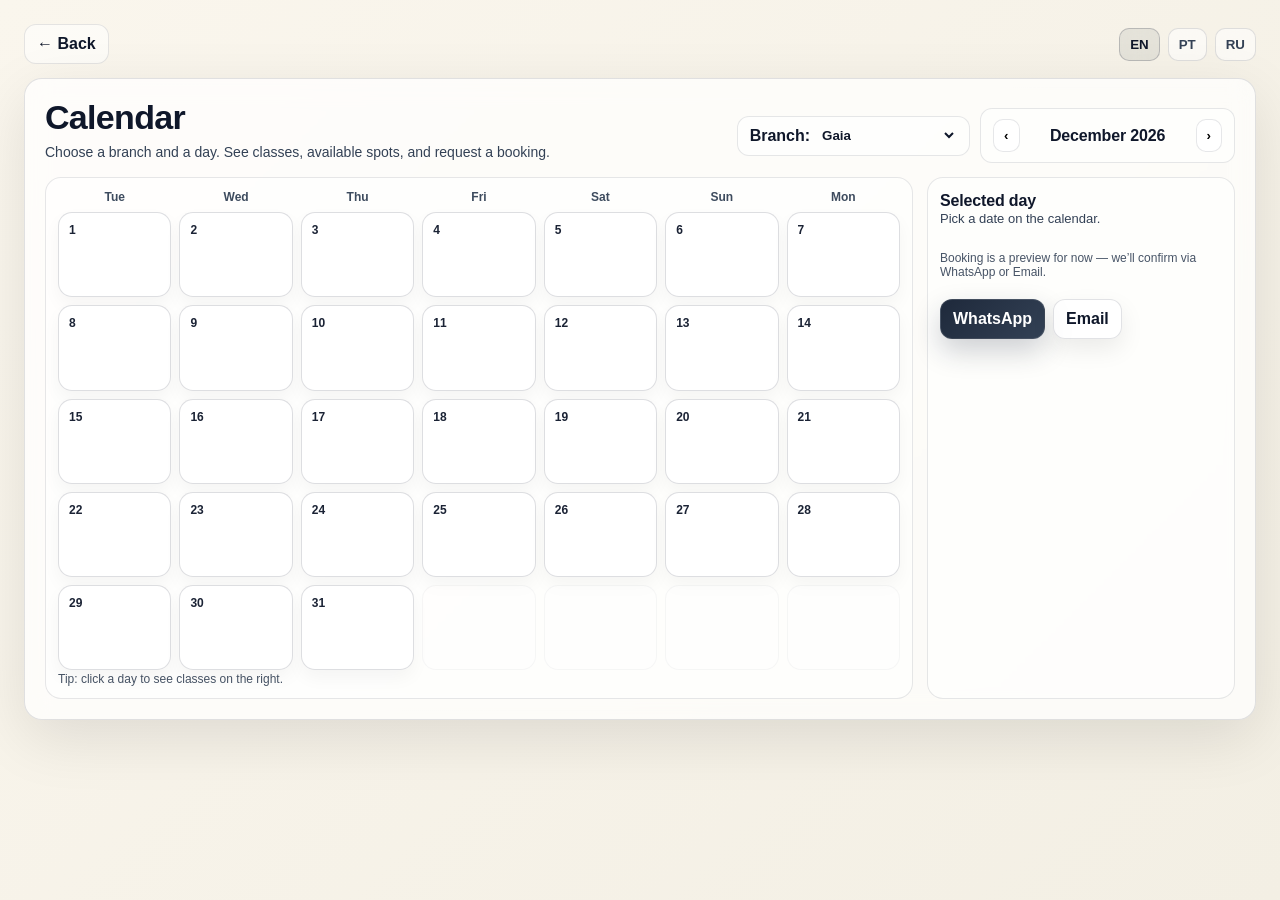
==== calendar.html @ 5229afe2 "Update calendar.html" ====
<!DOCTYPE html>
<html lang="en">
<head>
  <meta charset="UTF-8" />
  <meta name="viewport" content="width=device-width, initial-scale=1.0" />
  <title>RoboKittens — Calendar</title>
  <meta name="description" content="RoboKittens schedule and booking (preview)." />
  <link rel="icon" href="favicon.ico" />

  <style>
    :root{
      --bg1:#faf6ed;
      --bg2:#f3efe4;
      --text:#0f172a;
      --muted:#334155;
      --card: rgba(255,255,255,0.72);
      --border: rgba(15,23,42,0.12);
      --btn1:#1e293b;
      --btn2:#334155;
      --shadow: 0 18px 60px rgba(0,0,0,0.10);
      --shadow2: 0 12px 28px rgba(30,41,59,0.22);
      --radius: 18px;
    }

    *{ box-sizing:border-box; }
    body{
      margin:0;
      font-family: Arial, sans-serif;
      background: linear-gradient(135deg, var(--bg1), var(--bg2));
      color: var(--text);
      min-height:100vh;
      padding: 24px;
      display:flex;
      align-items:flex-start;
      justify-content:center;
    }

    .wrap{ width:100%; max-width: 1240px; }

    .top{
      display:flex;
      justify-content: space-between;
      align-items:center;
      gap: 12px;
      margin-bottom: 14px;
    }

    .back a{
      text-decoration:none;
      color: var(--text);
      font-weight: 800;
      padding: 10px 12px;
      border-radius: 12px;
      background: rgba(255,255,255,0.55);
      border: 1px solid rgba(15,23,42,0.10);
      display:inline-flex;
      align-items:center;
      gap: 10px;
      transition: box-shadow .2s ease, transform .06s ease;
    }
    .back a:hover{ box-shadow: 0 14px 28px rgba(0,0,0,0.09); }
    .back a:active{ transform: scale(0.99); }

    .lang{ display:flex; gap:8px; }
    .lang button{
      border:1px solid var(--border);
      background: rgba(255,255,255,0.55);
      color: var(--muted);
      padding: 8px 10px;
      border-radius: 10px;
      cursor:pointer;
      font-weight: 700;
      transition: transform .06s ease, box-shadow .2s ease, background .2s ease;
      backdrop-filter: blur(10px);
      -webkit-backdrop-filter: blur(10px);
    }
    .lang button:hover{ box-shadow: 0 8px 22px rgba(0,0,0,0.08); }
    .lang button:active{ transform: scale(0.98); }
    .lang button.active{
      background: rgba(30,41,59,0.08);
      border-color: rgba(30,41,59,0.22);
      color: var(--text);
    }

    .card{
      background: var(--card);
      border: 1px solid var(--border);
      border-radius: var(--radius);
      padding: 20px;
      box-shadow: var(--shadow);
      backdrop-filter: blur(12px);
      -webkit-backdrop-filter: blur(12px);
    }

    .header{
      display:flex;
      flex-wrap: wrap;
      align-items:flex-end;
      justify-content: space-between;
      gap: 12px;
      margin-bottom: 14px;
    }

    h1{
      margin: 0;
      font-size: clamp(22px, 3.4vw, 34px);
      letter-spacing:-0.02em;
      line-height: 1.1;
    }
    .subtitle{
      margin-top: 6px;
      color: var(--muted);
      line-height: 1.5;
      font-size: 14px;
      max-width: 720px;
    }

    .controls{
      display:flex;
      gap: 10px;
      flex-wrap: wrap;
      align-items:center;
      justify-content:flex-end;
    }

    .select{
      display:flex;
      align-items:center;
      gap: 8px;
      padding: 10px 12px;
      border-radius: 12px;
      background: rgba(255,255,255,0.55);
      border: 1px solid rgba(15,23,42,0.10);
      color: var(--text);
      font-weight: 800;
    }
    select{
      border: 0;
      background: transparent;
      outline: none;
      font-weight: 800;
      color: var(--text);
      cursor: pointer;
    }
    option[disabled]{ color: #94a3b8; }

    .month-nav{
      display:flex;
      gap: 8px;
      align-items:center;
      padding: 10px 12px;
      border-radius: 12px;
      background: rgba(255,255,255,0.55);
      border: 1px solid rgba(15,23,42,0.10);
    }
    .icon-btn{
      border: 1px solid rgba(15,23,42,0.10);
      background: rgba(255,255,255,0.70);
      border-radius: 10px;
      padding: 8px 10px;
      cursor:pointer;
      font-weight: 900;
      transition: transform .06s ease, box-shadow .2s ease;
    }
    .icon-btn:hover{ box-shadow: 0 10px 22px rgba(0,0,0,0.09); }
    .icon-btn:active{ transform: scale(0.98); }
    .month-title{
      min-width: 160px;
      text-align:center;
      font-weight: 900;
      letter-spacing:-0.01em;
    }

    .grid{
      display:grid;
      grid-template-columns: 1.55fr 0.55fr;
      gap: 14px;
      margin-top: 14px;
    }
    @media (max-width: 980px){
      .grid{ grid-template-columns: 1fr; }
    }

    .calendar{
      background: rgba(255,255,255,0.55);
      border: 1px solid rgba(15,23,42,0.10);
      border-radius: 16px;
      padding: 12px;
    }

    .dow{
      display:grid;
      grid-template-columns: repeat(7, 1fr);
      gap: 8px;
      margin-bottom: 8px;
      color: rgba(51,65,85,0.95);
      font-weight: 900;
      font-size: 12px;
      text-align:center;
      user-select:none;
    }

    .days{
      display:grid;
      grid-template-columns: repeat(7, 1fr);
      gap: 8px;
    }

    /* day cell — clearer */
    .day{
      aspect-ratio: 4 / 3;   /* шире и выше, комфортнее для текста *//* <-- вот это фиксит пропорцию */
      overflow: hidden;        /* <-- чтобы список занятий не ломал размер */
      border-radius: 14px;
      background: rgba(255,255,255,0.82);
      border: 1.5px solid rgba(15,23,42,0.14);
      padding: 10px;
      text-align:left;
      cursor:pointer;
      transition: box-shadow .2s ease, transform .06s ease;
      position: relative;
      box-shadow: 0 8px 18px rgba(0,0,0,0.04);
    }
    .day:hover{ box-shadow: 0 14px 28px rgba(0,0,0,0.08); }
    .day:active{ transform: scale(0.995); }

    .day.muted{
      opacity: 0.35;
      cursor: default;
      background: rgba(255,255,255,0.60);
      border-color: rgba(15,23,42,0.10);
      box-shadow: none;
    }
    .day.muted:hover{ box-shadow: none; }
    .day.muted:active{ transform:none; }

    .day.selected{
      outline: 3px solid rgba(30,41,59,0.18);
    }

    .daynum{
      font-weight: 900;
      font-size: 12px;
      color: rgba(15,23,42,0.95);
      user-select:none;
    }

   .mini{
      margin-top: 8px;
      display:flex;
      flex-direction: column;
      gap: 6px;
      max-height: calc(100% - 22px); /* место под номер дня */
      overflow: hidden;
    }

    /* preview chip: time + name (single line) */
    .chip{
      display:flex;
      align-items:center;
      gap: 6px;
      border-radius: 10px;
      padding: 7px 9px;
      background: rgba(30,41,59,0.06);
      border: 1px solid rgba(15,23,42,0.08);
      font-size: 12px;
      font-weight: 900;
      color: rgba(30,41,59,0.95);
    }
    .chip .t{ width: 46px; }
    .chip .n{
      flex: 1 1 auto;
      min-width: 0;
      overflow: hidden;
      text-overflow: ellipsis;
      white-space: nowrap;
      opacity: 0.95;
    }
    .chip.more{
      justify-content:center;
      font-weight: 900;
    }

    .side{
      background: rgba(255,255,255,0.55);
      border: 1px solid rgba(15,23,42,0.10);
      border-radius: 16px;
      padding: 12px;
      display:flex;
      flex-direction: column;
      gap: 10px;
    }

    .panel-title{
      font-weight: 900;
      letter-spacing:-0.01em;
      margin: 2px 0 2px;
    }
    .panel-sub{
      color: var(--muted);
      font-size: 13px;
      line-height: 1.45;
      margin-top: -2px;
    }

    .event{
      border-radius: 16px;
      background: rgba(255,255,255,0.72);
      border: 1px solid rgba(15,23,42,0.10);
      padding: 12px;
    }

    .event-head{
      display:flex;
      justify-content: space-between;
      gap: 10px;
      align-items:flex-start;
    }

    .event-name{
      font-weight: 900;
      letter-spacing:-0.01em;
      line-height: 1.2;
      margin: 0;
      font-size: 14px;
    }
    .event-time{
      color: rgba(51,65,85,0.95);
      font-weight: 900;
      font-size: 12px;
      white-space: nowrap;
      background: rgba(30,41,59,0.06);
      border: 1px solid rgba(15,23,42,0.08);
      padding: 6px 8px;
      border-radius: 999px;
    }
    .event-desc{
      margin: 8px 0 10px;
      color: var(--muted);
      font-size: 13px;
      line-height: 1.45;
    }
    .event-meta{
      display:flex;
      flex-wrap: wrap;
      gap: 8px;
      align-items:center;
      color: rgba(51,65,85,0.95);
      font-size: 12px;
      font-weight: 800;
    }
    .tag{
      padding: 6px 8px;
      border-radius: 999px;
      background: rgba(30,41,59,0.06);
      border: 1px solid rgba(15,23,42,0.08);
    }

    .actions{
      display:flex;
      flex-wrap: wrap;
      gap: 8px;
      margin-top: 10px;
    }
    .btn{
      display:inline-flex;
      align-items:center;
      justify-content:center;
      gap: 8px;
      padding: 10px 12px;
      border-radius: 12px;
      text-decoration:none;
      cursor:pointer;
      border: 1px solid rgba(255,255,255,0.12);
      font-weight: 900;
      transition: transform .06s ease, box-shadow .2s ease;
      user-select:none;
    }
    .btn.primary{
      color:#fff;
      background: linear-gradient(135deg, var(--btn1), var(--btn2));
      box-shadow: var(--shadow2);
    }
    .btn.secondary{
      color: var(--text);
      background: rgba(255,255,255,0.7);
      border: 1px solid rgba(15,23,42,0.12);
      box-shadow: 0 10px 24px rgba(0,0,0,0.08);
    }
    .btn:hover{ box-shadow: 0 18px 40px rgba(30,41,59,0.22); }
    .btn:active{ transform: scale(0.99); }
    .btn[disabled]{
      opacity: .55;
      cursor:not-allowed;
      box-shadow:none;
    }

    .hint{
      font-size: 12px;
      color: rgba(51,65,85,0.9);
      margin-top: 2px;
    }

    /* modal */
    .modal-backdrop{
      position: fixed;
      inset: 0;
      background: rgba(2,6,23,0.45);
      display:none;
      align-items:center;
      justify-content:center;
      padding: 18px;
      z-index: 50;
    }
    .modal{
      width: 100%;
      max-width: 560px;
      background: rgba(255,255,255,0.94);
      border: 1px solid rgba(15,23,42,0.14);
      border-radius: 18px;
      box-shadow: 0 22px 80px rgba(0,0,0,0.22);
      padding: 16px;
      text-align:left;
    }
    .modal h3{ margin: 0 0 8px; }
    .modal p{ margin: 0 0 12px; color: var(--muted); line-height: 1.5; }

    .modal .row{
      display:grid;
      grid-template-columns: 1fr 1fr;
      gap: 10px;
    }
    @media (max-width: 560px){
      .modal .row{ grid-template-columns: 1fr; }
    }

    label{
      display:block;
      font-size: 12px;
      font-weight: 900;
      color: rgba(51,65,85,0.95);
      margin-bottom: 6px;
    }
    input, textarea{
      width:100%;
      border-radius: 12px;
      border: 1px solid rgba(15,23,42,0.12);
      padding: 10px 12px;
      outline: none;
      font-size: 14px;
      background: rgba(255,255,255,0.80);
    }
    textarea{ min-height: 90px; resize: vertical; }

    .modal .actions{
      display:flex;
      gap: 10px;
      justify-content:flex-end;
      margin-top: 12px;
    }
    .close{
      background: rgba(255,255,255,0.7);
      border: 1px solid rgba(15,23,42,0.12);
      color: var(--text);
      padding: 10px 12px;
      border-radius: 12px;
      cursor:pointer;
      font-weight: 900;
    }
    .go{
      text-decoration:none;
      padding: 10px 12px;
      border-radius: 12px;
      font-weight: 900;
      color:#fff;
      background: linear-gradient(135deg, var(--btn1), var(--btn2));
      border: 1px solid rgba(255,255,255,0.12);
      cursor:pointer;
    }

    .photo{
      width: 100%;
      border-radius: 14px;
      border: 1px solid rgba(15,23,42,0.10);
      overflow:hidden;
      margin-top: 10px;
      background: rgba(30,41,59,0.05);
    }
    .photo img{
      width:100%;
      height: auto;
      display:block;
    }
  </style>
</head>

<body>
  <div class="wrap">
    <div class="top">
      <div class="back">
        <a href="index.html" id="backLink">← Back</a>
      </div>

      <div class="lang" aria-label="Language switcher">
        <button id="btn-en" onclick="setLang('en')" type="button">EN</button>
        <button id="btn-pt" onclick="setLang('pt')" type="button">PT</button>
        <button id="btn-ru" onclick="setLang('ru')" type="button">RU</button>
      </div>
    </div>

    <div class="card">
      <div class="header">
        <div>
          <h1 id="pageTitle">Calendar</h1>
          <div class="subtitle" id="pageSubtitle">
            Choose a branch and a day. See classes, available spots, and request a booking.
          </div>
        </div>

        <div class="controls" aria-label="Controls">
          <div class="select">
            <span id="branchLabel">Branch:</span>
            <select id="branchSelect" aria-label="Branch select">
              <option value="gaia">Gaia</option>
              <option value="matosinhos" disabled>Matosinhos (soon)</option>
            </select>
          </div>

          <div class="month-nav" aria-label="Month navigation">
            <button class="icon-btn" type="button" onclick="prevMonth()" aria-label="Previous month">‹</button>
            <div class="month-title" id="monthTitle">Month</div>
            <button class="icon-btn" type="button" onclick="nextMonth()" aria-label="Next month">›</button>
          </div>
        </div>
      </div>

      <div class="grid">
        <div class="calendar" aria-label="Calendar">
          <div class="dow" id="dowRow"></div>
          <div class="days" id="daysGrid"></div>
          <div class="hint" id="hintText">Tip: click a day to see classes on the right.</div>
        </div>

        <div class="side" aria-label="Day details">
          <div>
            <div class="panel-title" id="panelTitle">Selected day</div>
            <div class="panel-sub" id="panelSub">Pick a date on the calendar.</div>
          </div>

          <div id="eventsList"></div>

          <div class="hint" id="sideHint">
            Booking is a preview for now — we’ll confirm via WhatsApp or Email.
          </div>

          <div class="actions">
            <a class="btn primary" href="https://wa.me/351912510486" target="_blank" rel="noopener" id="contactBtn">WhatsApp</a>
            <a class="btn secondary" href="mailto:robokittens.space@gmail.com" id="emailBtn">Email</a>
          </div>
        </div>
      </div>
    </div>
  </div>

  <!-- Details Modal -->
  <div class="modal-backdrop" id="detailsBackdrop" role="dialog" aria-modal="true" aria-labelledby="detailsTitle">
    <div class="modal">
      <h3 id="detailsTitle">Class details</h3>
      <p id="detailsText">…</p>
      <div class="photo" id="detailsPhotoWrap">
        <img id="detailsPhoto" src="class-photo.jpg" alt="Class photo"
             onerror="this.style.display='none'; document.getElementById('detailsPhotoWrap').style.display='none';">
      </div>
      <div class="modal-actions actions">
        <button class="close" type="button" onclick="closeDetails()" id="detailsClose">Close</button>
        <button class="go" type="button" onclick="openBookingFromDetails()" id="detailsBook">Book</button>
      </div>
    </div>
  </div>

  <!-- Booking Modal -->
  <div class="modal-backdrop" id="bookingBackdrop" role="dialog" aria-modal="true" aria-labelledby="bookingTitle">
    <div class="modal">
      <h3 id="bookingTitle">Booking request</h3>
      <p id="bookingText">Leave your contacts and we’ll confirm the spot.</p>

      <div class="row">
        <div>
          <label id="lblParent">Parent name</label>
          <input id="inpParent" type="text" placeholder="Your name" />
        </div>
        <div>
          <label id="lblChildAge">Child age</label>
          <input id="inpAge" type="text" placeholder="e.g., 8" />
        </div>
        <div>
          <label id="lblPhone">Phone / WhatsApp</label>
          <input id="inpPhone" type="text" placeholder="+351…" />
        </div>
        <div>
          <label id="lblEmail">Email</label>
          <input id="inpEmail" type="email" placeholder="you@example.com" />
        </div>
      </div>

      <div style="margin-top:10px;">
        <label id="lblNotes">Notes</label>
        <textarea id="inpNotes" placeholder="Any details: preferred time, language, etc."></textarea>
      </div>

      <div class="hint" id="bookingHint">This is a lightweight preview. We can later connect it to a real booking system.</div>

      <div class="modal-actions actions">
        <button class="close" type="button" onclick="closeBooking()" id="bookingClose">Close</button>
        <button class="go" type="button" onclick="submitBooking()" id="bookingSend">Send</button>
      </div>
    </div>
  </div>

  <script>
    // -----------------------------
    // i18n
    // -----------------------------
    const i18n = {
      en: {
        back: "← Back",
        pageTitle: "Calendar",
        pageSubtitle: "Choose a branch and a day. See classes, available spots, and request a booking.",
        branchLabel: "Branch:",
        hint: "Tip: click a day to see classes on the right.",
        panelTitle: "Selected day",
        panelSub: "Pick a date on the calendar.",
        sideHint: "Booking is a preview for now — we’ll confirm via WhatsApp or Email.",
        contactBtn: "WhatsApp",
        emailBtn: "Email",
        dow: ["Mon","Tue","Wed","Thu","Fri","Sat","Sun"],
        monthNames: ["January","February","March","April","May","June","July","August","September","October","November","December"],
        labels: { spots:"spots", full:"full", details:"Details", book:"Book", more:"more" },
        details: { title:"Class details", close:"Close", book:"Book" },
        booking: {
          title: "Booking request",
          text: "Leave your contacts and we’ll confirm the spot.",
          parent: "Parent name",
          childAge: "Child age",
          phone: "Phone / WhatsApp",
          email: "Email",
          notes: "Notes",
          hint: "This is a lightweight preview. We can later connect it to a real booking system.",
          close: "Close",
          send: "Send",
          placeholders: {
            parent: "Your name",
            age: "e.g., 8",
            phone: "+351…",
            email: "you@example.com",
            notes: "Any details: preferred time, language, etc."
          },
          sentTitle: "Sent ✅",
          sentText: "Thanks! We’ll get back to you shortly. For a faster reply, message us on WhatsApp."
        }
      },

      pt: {
        back: "← Voltar",
        pageTitle: "Calendário",
        pageSubtitle: "Escolhe a filial e o dia. Vê aulas, vagas disponíveis e pede inscrição.",
        branchLabel: "Filial:",
        hint: "Dica: clica num dia para ver as aulas à direita.",
        panelTitle: "Dia selecionado",
        panelSub: "Escolhe uma data no calendário.",
        sideHint: "Inscrição é um preview por enquanto — confirmamos por WhatsApp ou Email.",
        contactBtn: "WhatsApp",
        emailBtn: "Email",
        dow: ["Seg","Ter","Qua","Qui","Sex","Sáb","Dom"],
        monthNames: ["Janeiro","Fevereiro","Março","Abril","Maio","Junho","Julho","Agosto","Setembro","Outubro","Novembro","Dezembro"],
        labels: { spots:"vagas", full:"lotado", details:"Detalhes", book:"Inscrever", more:"mais" },
        details: { title:"Detalhes da aula", close:"Fechar", book:"Inscrever" },
        booking: {
          title: "Pedido de inscrição",
          text: "Deixa os teus contactos e confirmamos a vaga.",
          parent: "Nome do responsável",
          childAge: "Idade da criança",
          phone: "Telefone / WhatsApp",
          email: "Email",
          notes: "Notas",
          hint: "Isto é um preview leve. Depois podemos ligar a um sistema real de inscrições.",
          close: "Fechar",
          send: "Enviar",
          placeholders: {
            parent: "O teu nome",
            age: "ex.: 8",
            phone: "+351…",
            email: "tu@exemplo.com",
            notes: "Detalhes: horário, idioma, etc."
          },
          sentTitle: "Enviado ✅",
          sentText: "Obrigado! Vamos responder em breve. Para mais rápido, escreve no WhatsApp."
        }
      },

      ru: {
        back: "← Назад",
        pageTitle: "Календарь",
        pageSubtitle: "Выбери филиал и день. Посмотри занятия, свободные места и оставь заявку на запись.",
        branchLabel: "Филиал:",
        hint: "Подсказка: нажми на день — справа появятся занятия.",
        panelTitle: "Выбранный день",
        panelSub: "Выбери дату в календаре.",
        sideHint: "Запись пока в формате превью — подтвердим место через WhatsApp или Email.",
        contactBtn: "WhatsApp",
        emailBtn: "Email",
        dow: ["Пн","Вт","Ср","Чт","Пт","Сб","Вс"],
        monthNames: ["Январь","Февраль","Март","Апрель","Май","Июнь","Июль","Август","Сентябрь","Октябрь","Ноябрь","Декабрь"],
        labels: { spots:"мест", full:"нет мест", details:"Подробнее", book:"Записаться", more:"ещё" },
        details: { title:"Детали занятия", close:"Закрыть", book:"Записаться" },
        booking: {
          title: "Заявка на запись",
          text: "Оставь контакты — мы подтвердим место.",
          parent: "Имя родителя",
          childAge: "Возраст ребёнка",
          phone: "Телефон / WhatsApp",
          email: "Email",
          notes: "Комментарий",
          hint: "Это лёгкое превью. Позже подключим полноценную систему бронирования.",
          close: "Закрыть",
          send: "Отправить",
          placeholders: {
            parent: "Ваше имя",
            age: "например, 8",
            phone: "+351…",
            email: "you@example.com",
            notes: "Детали: удобное время, язык, и т.д."
          },
          sentTitle: "Отправлено ✅",
          sentText: "Спасибо! Мы скоро ответим. Быстрее всего — написать нам в WhatsApp."
        }
      }
    };

    // -----------------------------
    // Demo schedule data (edit later)
    // -----------------------------
    const schedule = [
      {
        id: "rk-robotics-1",
        branch: "gaia",
        date: "2026-03-06",
        time: "17:30",
        durationMin: 60,
        name: { en: "Robotics & Engineering", pt: "Robótica & Engenharia", ru: "Робототехника и инженерия" },
        desc: {
          en: "Soldering + simple circuits. A small robot challenge.",
          pt: "Soldadura + circuitos simples. Um mini desafio de robô.",
          ru: "Пайка + простые схемы. Небольшой робот-челлендж."
        },
        age: "7–12",
        capacity: 10,
        spotsLeft: 4,
        photo: "class-photo.jpg"
      },
      {
        id: "rk-science-1",
        branch: "gaia",
        date: "2026-03-08",
        time: "11:00",
        durationMin: 60,
        name: { en: "Not-So-Serious Science Lab", pt: "Laboratório de Ciência", ru: "Несерьёзная наука" },
        desc: {
          en: "Safe experiments: chemistry + physics through curiosity.",
          pt: "Experiências seguras: química + física com curiosidade.",
          ru: "Безопасные эксперименты: химия + физика через интерес."
        },
        age: "6–12",
        capacity: 12,
        spotsLeft: 0,
        photo: "class-photo.jpg"
      },
      {
        id: "rk-yoga-1",
        branch: "gaia",
        date: "2026-03-09",
        time: "18:00",
        durationMin: 50,
        name: { en: "Kids & Teen Yoga", pt: "Yoga (Crianças e Teens)", ru: "Детская и подростковая йога" },
        desc: {
          en: "Breath + balance + focus — a calm reset after school.",
          pt: "Respiração + equilíbrio + foco — um reset calmo.",
          ru: "Дыхание + баланс + концентрация — спокойная практика."
        },
        age: "8–16",
        capacity: 14,
        spotsLeft: 7,
        photo: "class-photo.jpg"
      }
    ];

    // -----------------------------
    // State
    // -----------------------------
    let currentLang = "en";
    let currentBranch = "gaia";

    const today = new Date();
    let viewYear = today.getFullYear();
    let viewMonth = today.getMonth(); // 0-11

    let selectedDate = null; // "YYYY-MM-DD"
    let selectedEventId = null;

    // -----------------------------
    // Helpers
    // -----------------------------
    function pad2(n){ return String(n).padStart(2, "0"); }
    function fmtDateISO(y, m, d){ return `${y}-${pad2(m+1)}-${pad2(d)}`; }
    function startOfMonth(y, m){ return new Date(y, m, 1); }
    function daysInMonth(y, m){ return new Date(y, m+1, 0).getDate(); }

    // Monday=0 .. Sunday=6
    function weekdayMon0(date){
      const wd = date.getDay(); // Sun=0..Sat=6
      return (wd + 6) % 7;
    }

    function escapeHtml(str){
      return String(str)
        .replaceAll("&","&amp;")
        .replaceAll("<","&lt;")
        .replaceAll(">","&gt;")
        .replaceAll('"',"&quot;")
        .replaceAll("'","&#039;");
    }

    function setActiveLangButtons(){
      ["en","pt","ru"].forEach(l=>{
        const btn = document.getElementById("btn-" + l);
        if(btn) btn.classList.toggle("active", l === currentLang);
      });
    }

    function detectDefaultLang(){
      const saved = localStorage.getItem("rk_lang");
      if(saved && i18n[saved]) return saved;

      const nav = (navigator.language || "en").toLowerCase();
      if(nav.startsWith("ru")) return "ru";
      if(nav.startsWith("pt")) return "pt";
      return "en";
    }

    function eventsForDate(branch, isoDate){
      return schedule.filter(e => e.branch === branch && e.date === isoDate);
    }

    // -----------------------------
    // Render weekday header rotated for month
    // -----------------------------
    function renderDow(firstWd){
      const t = i18n[currentLang];
      const dowRow = document.getElementById("dowRow");
      dowRow.innerHTML = "";

      // rotate labels so day 1 sits under first column
      const rotated = t.dow.slice(firstWd).concat(t.dow.slice(0, firstWd));
      rotated.forEach(label=>{
        const el = document.createElement("div");
        el.innerText = label;
        dowRow.appendChild(el);
      });
    }

    function renderMonthTitle(){
      const t = i18n[currentLang];
      document.getElementById("monthTitle").innerText = `${t.monthNames[viewMonth]} ${viewYear}`;
    }

    function renderCalendar(){
      const grid = document.getElementById("daysGrid");
      grid.innerHTML = "";

      const first = startOfMonth(viewYear, viewMonth);
      const firstWd = weekdayMon0(first);
      const dim = daysInMonth(viewYear, viewMonth);

      renderDow(firstWd);

      // day 1 is always in first column (no leading blanks)
      for(let d=1; d<=dim; d++){
        const iso = fmtDateISO(viewYear, viewMonth, d);

        const cell = document.createElement("div");
        cell.className = "day";
        if(selectedDate === iso) cell.classList.add("selected");

        const events = eventsForDate(currentBranch, iso).slice().sort((a,b)=>a.time.localeCompare(b.time));
        const minis = events.slice(0, 5);

        const miniHtml = minis.map(ev=>{
          const name = (ev.name[currentLang] || ev.name.en);
          return `
            <div class="chip">
              <span class="t">${escapeHtml(ev.time)}</span>
              <span class="n">${escapeHtml(name)}</span>
            </div>
          `;
        }).join("");

        const moreCount = Math.max(0, events.length - minis.length);
        const moreWord = i18n[currentLang].labels.more || "more";
        const moreHtml = moreCount > 0 ? `<div class="chip more">+${moreCount} ${moreWord}</div>` : "";

        cell.innerHTML = `
          <div class="daynum">${d}</div>
          <div class="mini">${miniHtml}${moreHtml}</div>
        `;

        if(events.length > 0){
          cell.style.borderColor = "rgba(30,41,59,0.20)";
        }

        cell.addEventListener("click", ()=>{
          selectedDate = iso;
          selectedEventId = null;
          renderCalendar();
          renderSide();
        });

        grid.appendChild(cell);
      }

      // trailing blanks to complete last row
      const remainder = (7 - (dim % 7)) % 7;
      for(let i=0;i<remainder;i++){
        const blank = document.createElement("div");
        blank.className = "day muted";
        blank.innerHTML = `<div class="daynum"> </div>`;
        grid.appendChild(blank);
      }
    }

    function renderSide(){
      const t = i18n[currentLang];
      const list = document.getElementById("eventsList");
      list.innerHTML = "";

      if(!selectedDate){
        document.getElementById("panelSub").innerText = t.panelSub;
        return;
      }

      const dObj = new Date(selectedDate + "T00:00:00");
      const nice = dObj.toLocaleDateString(
        currentLang === "ru" ? "ru-RU" : (currentLang === "pt" ? "pt-PT" : "en-GB"),
        { weekday: "long", year: "numeric", month: "long", day: "numeric" }
      );

      document.getElementById("panelSub").innerText =
        `${nice} • ${currentBranch === "gaia" ? "Gaia" : "Matosinhos"}`;

      const evs = eventsForDate(currentBranch, selectedDate).slice().sort((a,b)=>a.time.localeCompare(b.time));

      if(evs.length === 0){
        const empty = document.createElement("div");
        empty.className = "event";
        empty.innerHTML = `
          <div class="event-head">
            <div>
              <p class="event-name" style="margin:0;">—</p>
              <div class="event-desc">${t.hint}</div>
            </div>
          </div>
        `;
        list.appendChild(empty);
        return;
      }

      evs.forEach(ev=>{
        const card = document.createElement("div");
        card.className = "event";

        const spotsText = ev.spotsLeft > 0 ? `${ev.spotsLeft} ${t.labels.spots}` : t.labels.full;

        card.innerHTML = `
          <div class="event-head">
            <div>
              <p class="event-name">${escapeHtml(ev.name[currentLang] || ev.name.en)}</p>
            </div>
            <div class="event-time">${ev.time}</div>
          </div>

          <div class="event-desc">${escapeHtml(ev.desc[currentLang] || ev.desc.en)}</div>

          <div class="event-meta">
            <span class="tag">Age: ${escapeHtml(ev.age)}</span>
            <span class="tag">${spotsText}</span>
            <span class="tag">${ev.durationMin} min</span>
          </div>

          <div class="actions">
            <button class="btn secondary" type="button" onclick="openDetails('${ev.id}')">${t.labels.details}</button>
            <button class="btn primary" type="button" onclick="openBooking('${ev.id}')" ${ev.spotsLeft <= 0 ? "disabled" : ""}>${t.labels.book}</button>
          </div>
        `;

        list.appendChild(card);
      });
    }

    function setLang(lang){
      currentLang = i18n[lang] ? lang : "en";
      localStorage.setItem("rk_lang", currentLang);
      document.documentElement.lang = currentLang;

      const t = i18n[currentLang];

      document.getElementById("backLink").innerText = t.back;
      document.getElementById("pageTitle").innerText = t.pageTitle;
      document.getElementById("pageSubtitle").innerText = t.pageSubtitle;
      document.getElementById("branchLabel").innerText = t.branchLabel;
      document.getElementById("hintText").innerText = t.hint;
      document.getElementById("panelTitle").innerText = t.panelTitle;
      document.getElementById("sideHint").innerText = t.sideHint;
      document.getElementById("contactBtn").innerText = t.contactBtn;
      document.getElementById("emailBtn").innerText = t.emailBtn;

      // modals
      document.getElementById("detailsClose").innerText = t.details.close;
      document.getElementById("detailsBook").innerText = t.details.book;

      document.getElementById("bookingTitle").innerText = t.booking.title;
      document.getElementById("bookingText").innerText = t.booking.text;
      document.getElementById("lblParent").innerText = t.booking.parent;
      document.getElementById("lblChildAge").innerText = t.booking.childAge;
      document.getElementById("lblPhone").innerText = t.booking.phone;
      document.getElementById("lblEmail").innerText = t.booking.email;
      document.getElementById("lblNotes").innerText = t.booking.notes;
      document.getElementById("bookingHint").innerText = t.booking.hint;
      document.getElementById("bookingClose").innerText = t.booking.close;
      document.getElementById("bookingSend").innerText = t.booking.send;

      document.getElementById("inpParent").placeholder = t.booking.placeholders.parent;
      document.getElementById("inpAge").placeholder = t.booking.placeholders.age;
      document.getElementById("inpPhone").placeholder = t.booking.placeholders.phone;
      document.getElementById("inpEmail").placeholder = t.booking.placeholders.email;
      document.getElementById("inpNotes").placeholder = t.booking.placeholders.notes;

      setActiveLangButtons();
      renderMonthTitle();
      renderCalendar();
      renderSide();
    }

    function prevMonth(){
      viewMonth--;
      if(viewMonth < 0){ viewMonth = 11; viewYear--; }
      renderMonthTitle();
      renderCalendar();
    }

    function nextMonth(){
      viewMonth++;
      if(viewMonth > 11){ viewMonth = 0; viewYear++; }
      renderMonthTitle();
      renderCalendar();
    }

    // -----------------------------
    // Modals: Details
    // -----------------------------
    function openDetails(eventId){
      selectedEventId = eventId;
      const ev = schedule.find(x => x.id === eventId);
      const t = i18n[currentLang];

      document.getElementById("detailsTitle").innerText = t.details.title;
      document.getElementById("detailsText").innerText =
        `${ev.time} • ${ev.name[currentLang] || ev.name.en}\n\n${ev.desc[currentLang] || ev.desc.en}\n\nAge: ${ev.age} • ${ev.durationMin} min`;

      const img = document.getElementById("detailsPhoto");
      const wrap = document.getElementById("detailsPhotoWrap");
      img.style.display = "block";
      wrap.style.display = "block";
      img.src = ev.photo || "class-photo.jpg";

      document.getElementById("detailsBackdrop").style.display = "flex";
      document.body.style.overflow = "hidden";
    }

    function closeDetails(){
      document.getElementById("detailsBackdrop").style.display = "none";
      document.body.style.overflow = "";
    }

    function openBookingFromDetails(){
      closeDetails();
      if(selectedEventId) openBooking(selectedEventId);
    }

    // -----------------------------
    // Modals: Booking
    // -----------------------------
    function openBooking(eventId){
      selectedEventId = eventId;
      const ev = schedule.find(x => x.id === eventId);

      document.getElementById("inpNotes").value =
        `${ev.name[currentLang] || ev.name.en} • ${ev.date} ${ev.time} • Branch: ${ev.branch}`;

      document.getElementById("bookingBackdrop").style.display = "flex";
      document.body.style.overflow = "hidden";
    }

    function closeBooking(){
      document.getElementById("bookingBackdrop").style.display = "none";
      document.body.style.overflow = "";
    }

    function submitBooking(){
      const t = i18n[currentLang];
      const ev = schedule.find(x => x.id === selectedEventId);

      const parent = document.getElementById("inpParent").value.trim();
      const age = document.getElementById("inpAge").value.trim();
      const phone = document.getElementById("inpPhone").value.trim();
      const email = document.getElementById("inpEmail").value.trim();
      const notes = document.getElementById("inpNotes").value.trim();

      if(!parent || (!phone && !email)){
        alert(currentLang === "ru"
          ? "Пожалуйста, укажи имя и телефон/Email."
          : (currentLang === "pt"
            ? "Por favor, indica o nome e telefone/Email."
            : "Please provide name and phone/email."));
        return;
      }

      const subject = encodeURIComponent("RoboKittens booking request");
      const body = encodeURIComponent(
        `Booking request\n\n` +
        `Class: ${ev.name[currentLang] || ev.name.en}\n` +
        `Date/time: ${ev.date} ${ev.time}\n` +
        `Branch: ${ev.branch}\n` +
        `Spots left: ${ev.spotsLeft}\n\n` +
        `Parent: ${parent}\n` +
        `Child age: ${age}\n` +
        `Phone/WhatsApp: ${phone}\n` +
        `Email: ${email}\n\n` +
        `Notes:\n${notes}\n`
      );

      closeBooking();

      document.getElementById("detailsTitle").innerText = t.booking.sentTitle;
      document.getElementById("detailsText").innerText = t.booking.sentText;
      document.getElementById("detailsPhotoWrap").style.display = "none";
      document.getElementById("detailsBackdrop").style.display = "flex";
      document.body.style.overflow = "hidden";

      window.location.href = `mailto:robokittens.space@gmail.com?subject=${subject}&body=${body}`;
    }

    // backdrop click closes
    document.getElementById("detailsBackdrop").addEventListener("click", (e)=>{
      if(e.target.id === "detailsBackdrop") closeDetails();
    });
    document.getElementById("bookingBackdrop").addEventListener("click", (e)=>{
      if(e.target.id === "bookingBackdrop") closeBooking();
    });

    // ESC closes
    document.addEventListener("keydown", (e)=>{
      if(e.key === "Escape"){
        closeDetails();
        closeBooking();
      }
    });

    // Branch select
    document.getElementById("branchSelect").addEventListener("change", (e)=>{
      currentBranch = e.target.value;
      selectedDate = null;
      selectedEventId = null;
      renderCalendar();
      renderSide();
    });

    // Init
    currentBranch = "gaia";
    setLang(detectDefaultLang());
    renderMonthTitle();
    renderCalendar();
    renderSide();
  </script>
</body>
</html>
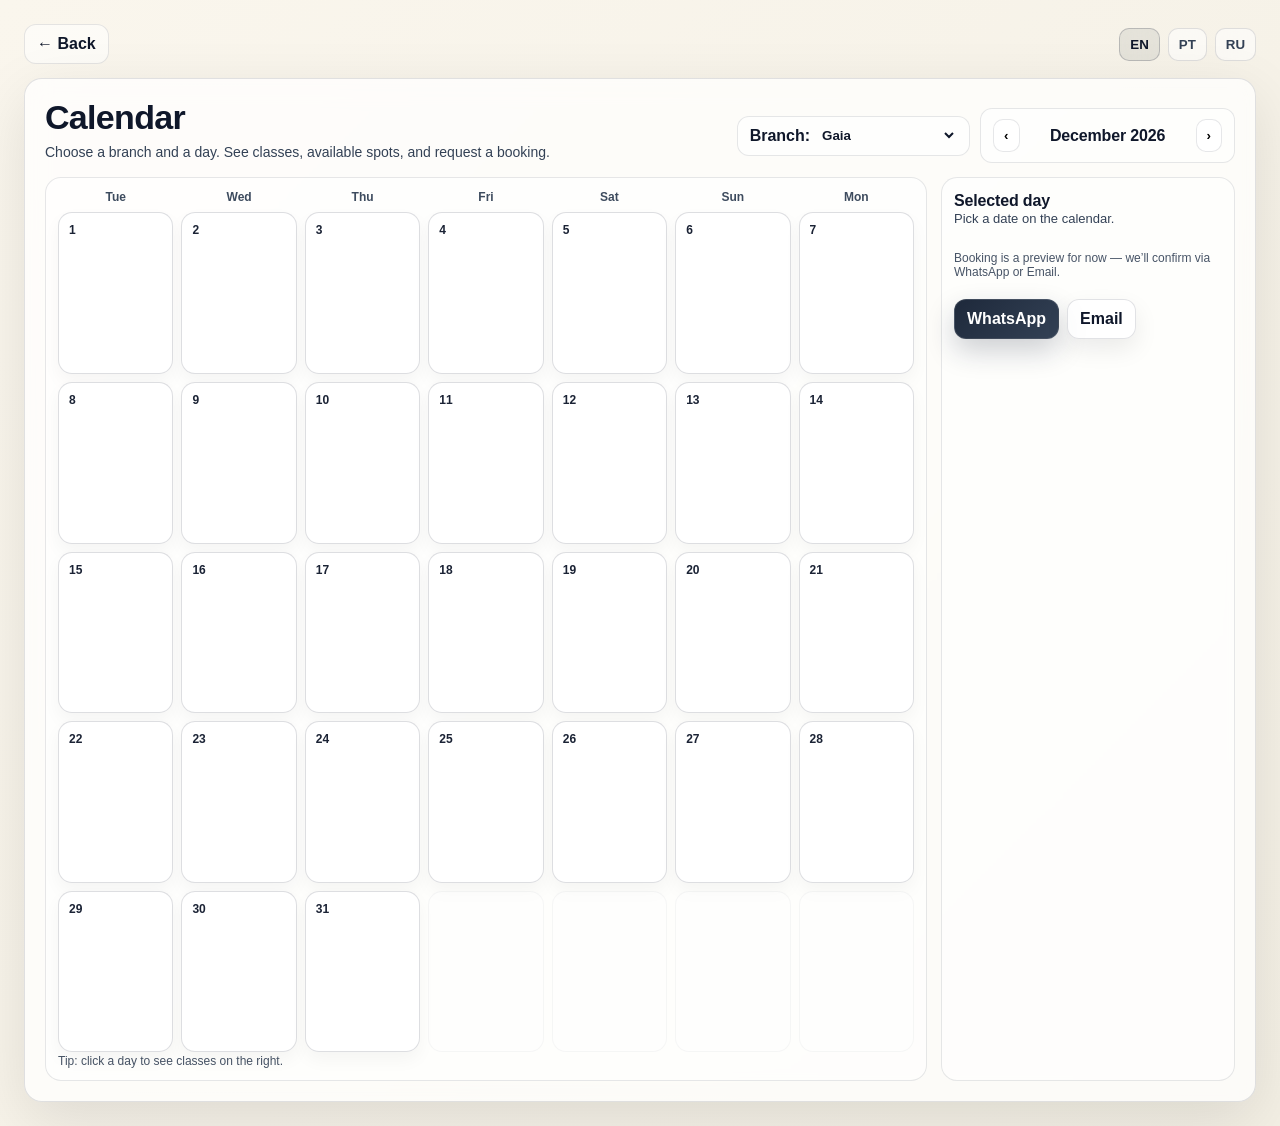
==== commit 3736ce1c: "Update calendar.html" ====
--- a/calendar.html
+++ b/calendar.html
@@ -173,7 +173,7 @@
 
     .grid{
       display:grid;
-      grid-template-columns: 1.55fr 0.55fr;
+      grid-template-columns: 1.50fr 0.50fr;
       gap: 14px;
       margin-top: 14px;
     }
@@ -208,7 +208,7 @@
 
     /* day cell — clearer */
     .day{
-      aspect-ratio: 4 / 3;   /* шире и выше, комфортнее для текста *//* <-- вот это фиксит пропорцию */
+      aspect-ratio: 5 / 7;   /* шире и выше, комфортнее для текста *//* <-- вот это фиксит пропорцию */
       overflow: hidden;        /* <-- чтобы список занятий не ломал размер */
       border-radius: 14px;
       background: rgba(255,255,255,0.82);
@@ -259,14 +259,14 @@
       align-items:center;
       gap: 6px;
       border-radius: 10px;
-      padding: 7px 9px;
+      padding: 9px 12px;
       background: rgba(30,41,59,0.06);
       border: 1px solid rgba(15,23,42,0.08);
-      font-size: 12px;
+      font-size: 10px;
       font-weight: 900;
       color: rgba(30,41,59,0.95);
     }
-    .chip .t{ width: 46px; }
+    .chip .t{ width: 40px; }
     .chip .n{
       flex: 1 1 auto;
       min-width: 0;
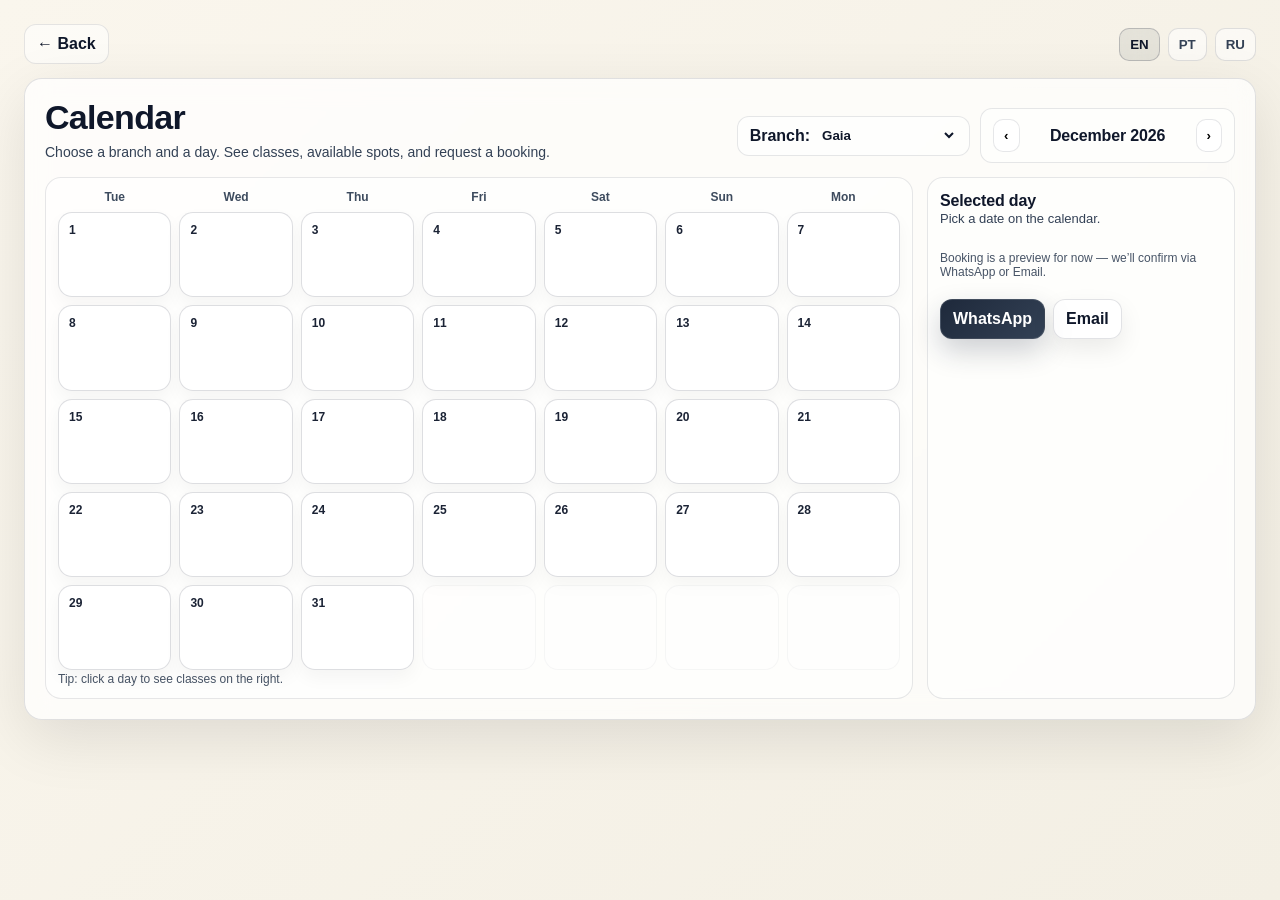
==== commit eae15072: "Update calendar.html Возврат календаря на страницу" ====
--- a/calendar.html
+++ b/calendar.html
@@ -173,7 +173,7 @@
 
     .grid{
       display:grid;
-      grid-template-columns: 1.50fr 0.50fr;
+      grid-template-columns: 1.55fr 0.55fr;
       gap: 14px;
       margin-top: 14px;
     }
@@ -208,7 +208,7 @@
 
     /* day cell — clearer */
     .day{
-      aspect-ratio: 5 / 7;   /* шире и выше, комфортнее для текста *//* <-- вот это фиксит пропорцию */
+      aspect-ratio: 4 / 3;   /* шире и выше, комфортнее для текста *//* <-- вот это фиксит пропорцию */
       overflow: hidden;        /* <-- чтобы список занятий не ломал размер */
       border-radius: 14px;
       background: rgba(255,255,255,0.82);
@@ -262,11 +262,11 @@
       padding: 9px 12px;
       background: rgba(30,41,59,0.06);
       border: 1px solid rgba(15,23,42,0.08);
-      font-size: 10px;
+      font-size: 14px;
       font-weight: 900;
       color: rgba(30,41,59,0.95);
     }
-    .chip .t{ width: 40px; }
+    .chip .t{ width: 46px; }
     .chip .n{
       flex: 1 1 auto;
       min-width: 0;
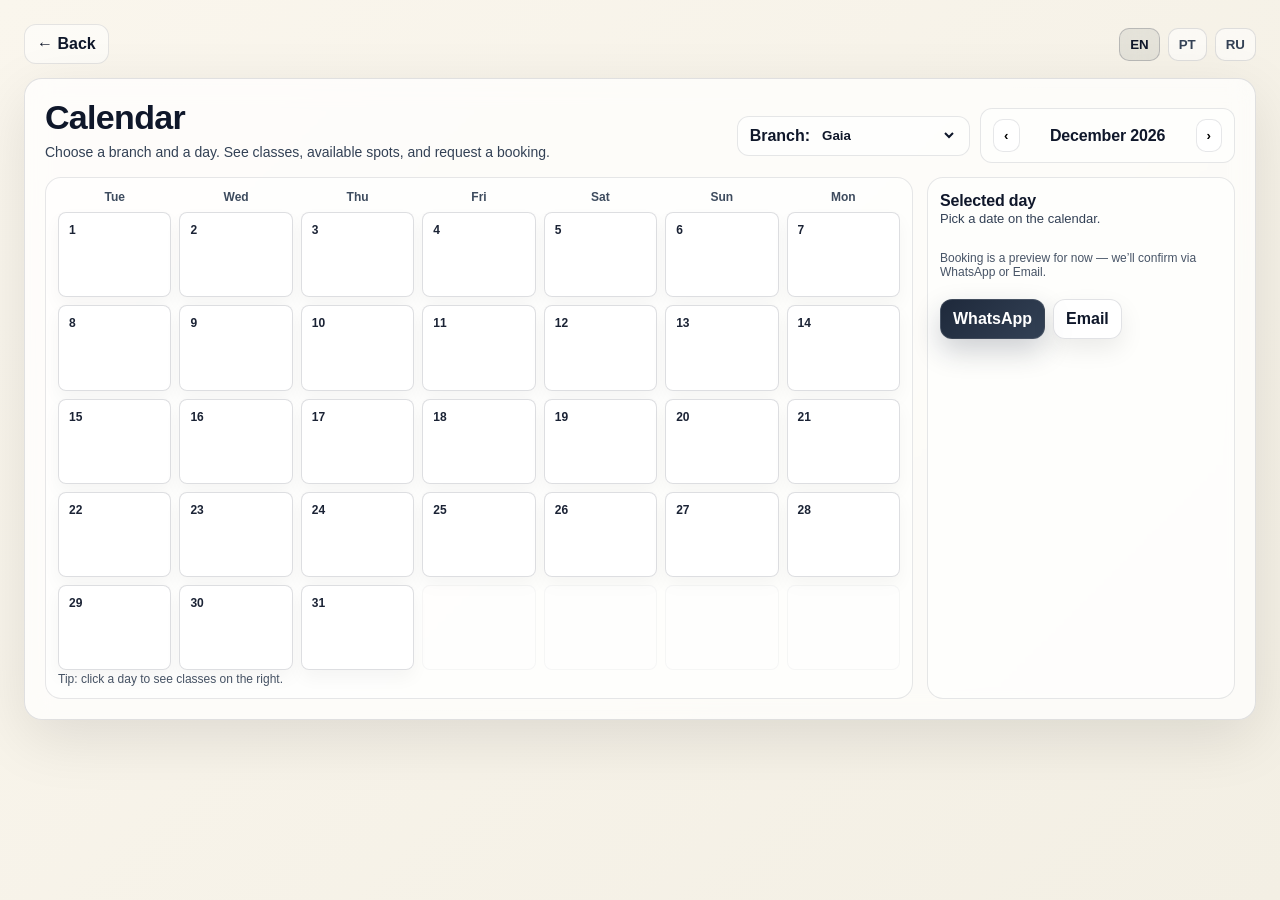
==== commit 07db7b13: "Update calendar.html" ====
--- a/calendar.html
+++ b/calendar.html
@@ -210,7 +210,7 @@
     .day{
       aspect-ratio: 4 / 3;   /* шире и выше, комфортнее для текста *//* <-- вот это фиксит пропорцию */
       overflow: hidden;        /* <-- чтобы список занятий не ломал размер */
-      border-radius: 14px;
+      border-radius: 8px;
       background: rgba(255,255,255,0.82);
       border: 1.5px solid rgba(15,23,42,0.14);
       padding: 10px;
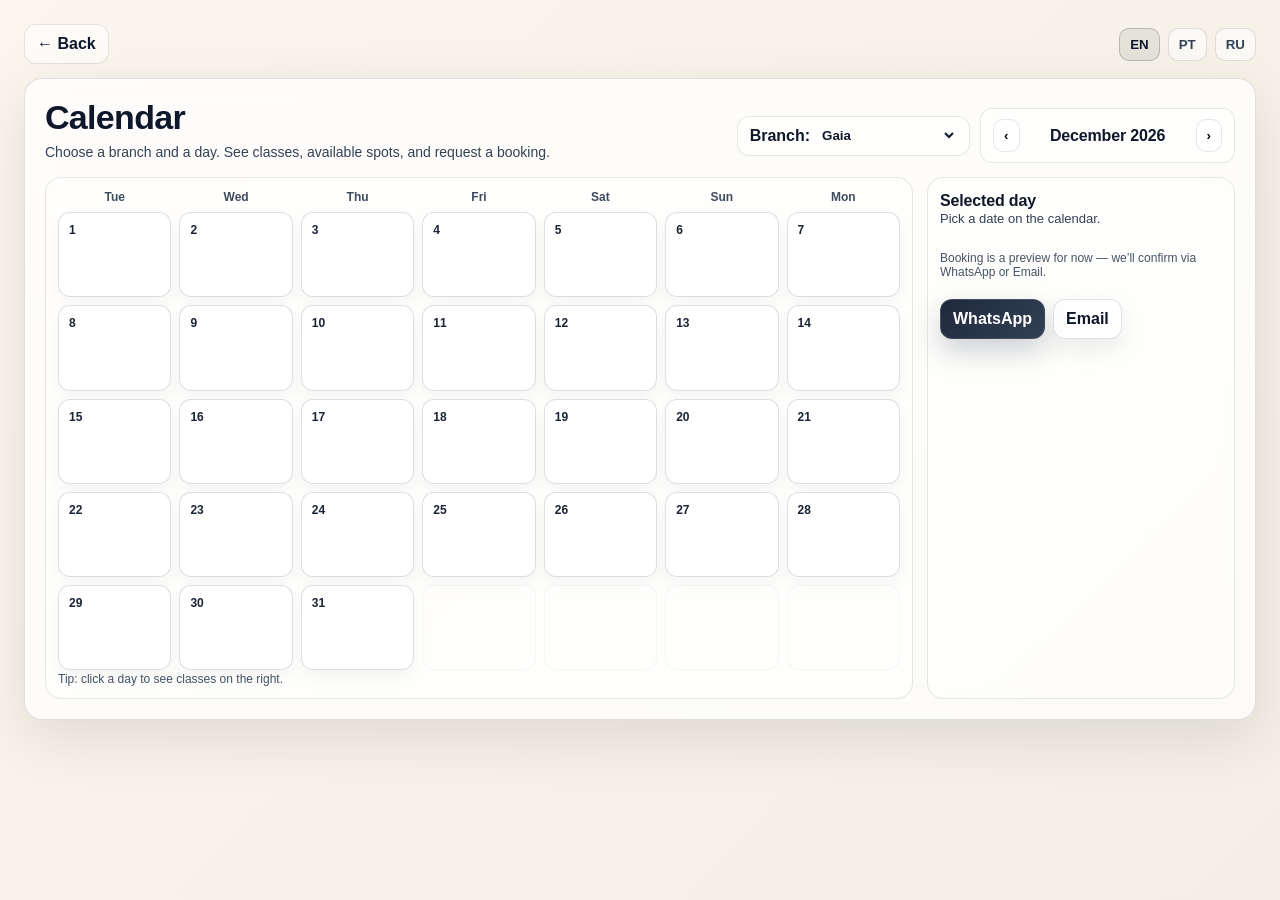
==== commit 2bcc815d: "Update calendar.html" ====
--- a/calendar.html
+++ b/calendar.html
@@ -210,7 +210,7 @@
     .day{
       aspect-ratio: 4 / 3;   /* шире и выше, комфортнее для текста *//* <-- вот это фиксит пропорцию */
       overflow: hidden;        /* <-- чтобы список занятий не ломал размер */
-      border-radius: 8px;
+      border-radius: 12px;
       background: rgba(255,255,255,0.82);
       border: 1.5px solid rgba(15,23,42,0.14);
       padding: 10px;
@@ -259,10 +259,10 @@
       align-items:center;
       gap: 6px;
       border-radius: 10px;
-      padding: 9px 12px;
+      padding: 5px 9px;
       background: rgba(30,41,59,0.06);
       border: 1px solid rgba(15,23,42,0.08);
-      font-size: 14px;
+      font-size: 9px;
       font-weight: 900;
       color: rgba(30,41,59,0.95);
     }
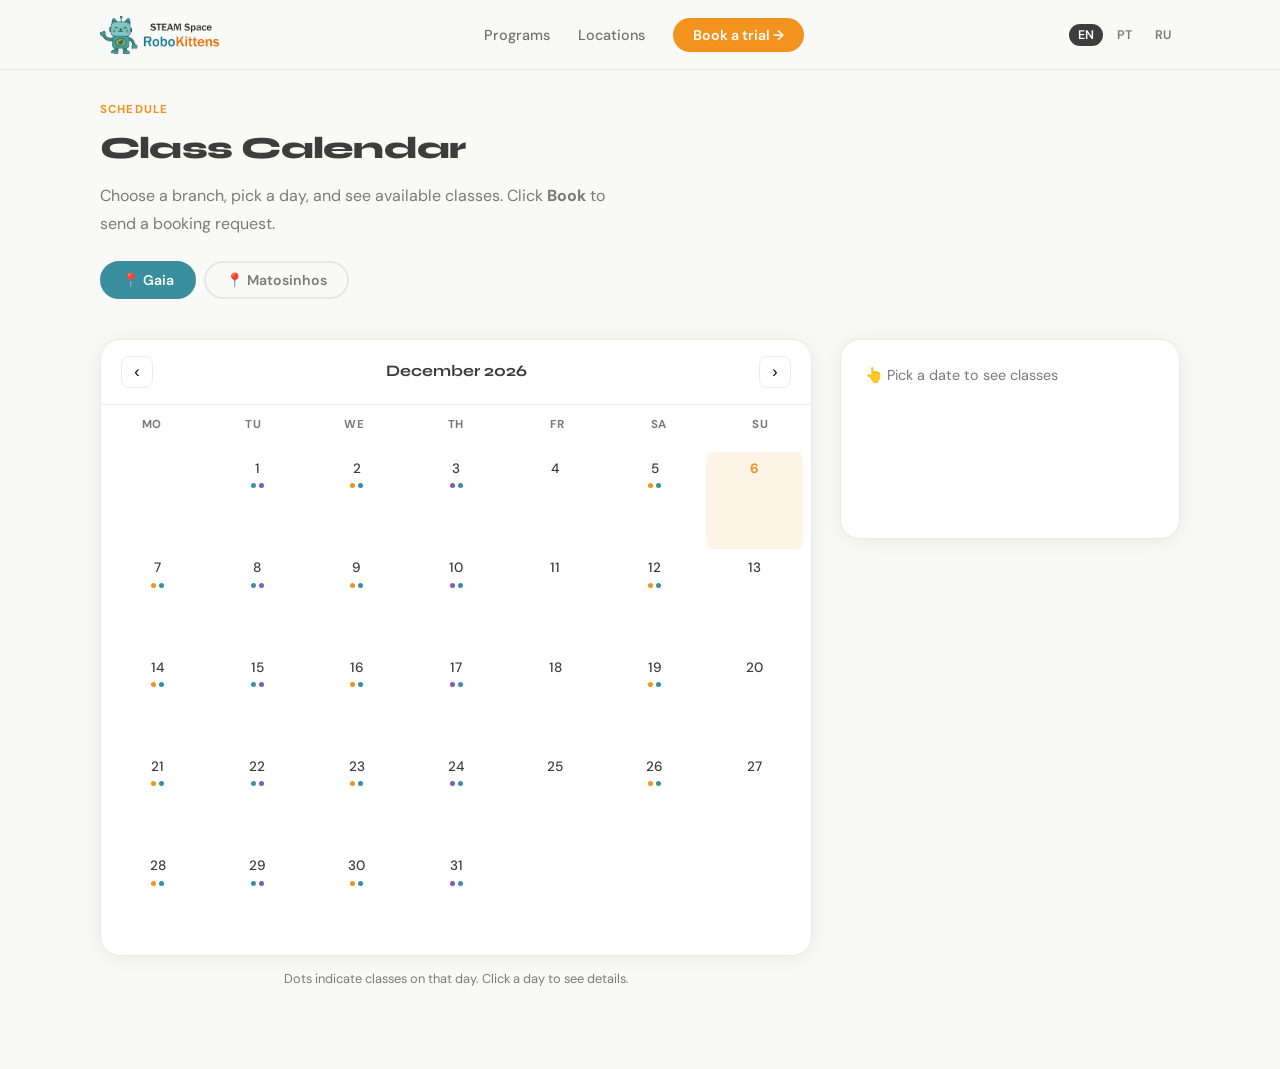
==== commit 783e8897: "Update calendar.html - v.05" ====
--- a/calendar.html
+++ b/calendar.html
@@ -4,1190 +4,349 @@
   <meta charset="UTF-8" />
   <meta name="viewport" content="width=device-width, initial-scale=1.0" />
   <title>RoboKittens — Calendar</title>
-  <meta name="description" content="RoboKittens schedule and booking (preview)." />
-  <link rel="icon" href="favicon.ico" />
-
-  <style>
-    :root{
-      --bg1:#faf6ed;
-      --bg2:#f3efe4;
-      --text:#0f172a;
-      --muted:#334155;
-      --card: rgba(255,255,255,0.72);
-      --border: rgba(15,23,42,0.12);
-      --btn1:#1e293b;
-      --btn2:#334155;
-      --shadow: 0 18px 60px rgba(0,0,0,0.10);
-      --shadow2: 0 12px 28px rgba(30,41,59,0.22);
-      --radius: 18px;
-    }
-
-    *{ box-sizing:border-box; }
-    body{
-      margin:0;
-      font-family: Arial, sans-serif;
-      background: linear-gradient(135deg, var(--bg1), var(--bg2));
-      color: var(--text);
-      min-height:100vh;
-      padding: 24px;
-      display:flex;
-      align-items:flex-start;
-      justify-content:center;
-    }
-
-    .wrap{ width:100%; max-width: 1240px; }
-
-    .top{
-      display:flex;
-      justify-content: space-between;
-      align-items:center;
-      gap: 12px;
-      margin-bottom: 14px;
-    }
-
-    .back a{
-      text-decoration:none;
-      color: var(--text);
-      font-weight: 800;
-      padding: 10px 12px;
-      border-radius: 12px;
-      background: rgba(255,255,255,0.55);
-      border: 1px solid rgba(15,23,42,0.10);
-      display:inline-flex;
-      align-items:center;
-      gap: 10px;
-      transition: box-shadow .2s ease, transform .06s ease;
-    }
-    .back a:hover{ box-shadow: 0 14px 28px rgba(0,0,0,0.09); }
-    .back a:active{ transform: scale(0.99); }
-
-    .lang{ display:flex; gap:8px; }
-    .lang button{
-      border:1px solid var(--border);
-      background: rgba(255,255,255,0.55);
-      color: var(--muted);
-      padding: 8px 10px;
-      border-radius: 10px;
-      cursor:pointer;
-      font-weight: 700;
-      transition: transform .06s ease, box-shadow .2s ease, background .2s ease;
-      backdrop-filter: blur(10px);
-      -webkit-backdrop-filter: blur(10px);
-    }
-    .lang button:hover{ box-shadow: 0 8px 22px rgba(0,0,0,0.08); }
-    .lang button:active{ transform: scale(0.98); }
-    .lang button.active{
-      background: rgba(30,41,59,0.08);
-      border-color: rgba(30,41,59,0.22);
-      color: var(--text);
-    }
-
-    .card{
-      background: var(--card);
-      border: 1px solid var(--border);
-      border-radius: var(--radius);
-      padding: 20px;
-      box-shadow: var(--shadow);
-      backdrop-filter: blur(12px);
-      -webkit-backdrop-filter: blur(12px);
-    }
-
-    .header{
-      display:flex;
-      flex-wrap: wrap;
-      align-items:flex-end;
-      justify-content: space-between;
-      gap: 12px;
-      margin-bottom: 14px;
-    }
-
-    h1{
-      margin: 0;
-      font-size: clamp(22px, 3.4vw, 34px);
-      letter-spacing:-0.02em;
-      line-height: 1.1;
-    }
-    .subtitle{
-      margin-top: 6px;
-      color: var(--muted);
-      line-height: 1.5;
-      font-size: 14px;
-      max-width: 720px;
-    }
-
-    .controls{
-      display:flex;
-      gap: 10px;
-      flex-wrap: wrap;
-      align-items:center;
-      justify-content:flex-end;
-    }
-
-    .select{
-      display:flex;
-      align-items:center;
-      gap: 8px;
-      padding: 10px 12px;
-      border-radius: 12px;
-      background: rgba(255,255,255,0.55);
-      border: 1px solid rgba(15,23,42,0.10);
-      color: var(--text);
-      font-weight: 800;
-    }
-    select{
-      border: 0;
-      background: transparent;
-      outline: none;
-      font-weight: 800;
-      color: var(--text);
-      cursor: pointer;
-    }
-    option[disabled]{ color: #94a3b8; }
-
-    .month-nav{
-      display:flex;
-      gap: 8px;
-      align-items:center;
-      padding: 10px 12px;
-      border-radius: 12px;
-      background: rgba(255,255,255,0.55);
-      border: 1px solid rgba(15,23,42,0.10);
-    }
-    .icon-btn{
-      border: 1px solid rgba(15,23,42,0.10);
-      background: rgba(255,255,255,0.70);
-      border-radius: 10px;
-      padding: 8px 10px;
-      cursor:pointer;
-      font-weight: 900;
-      transition: transform .06s ease, box-shadow .2s ease;
-    }
-    .icon-btn:hover{ box-shadow: 0 10px 22px rgba(0,0,0,0.09); }
-    .icon-btn:active{ transform: scale(0.98); }
-    .month-title{
-      min-width: 160px;
-      text-align:center;
-      font-weight: 900;
-      letter-spacing:-0.01em;
-    }
-
-    .grid{
-      display:grid;
-      grid-template-columns: 1.55fr 0.55fr;
-      gap: 14px;
-      margin-top: 14px;
-    }
-    @media (max-width: 980px){
-      .grid{ grid-template-columns: 1fr; }
-    }
-
-    .calendar{
-      background: rgba(255,255,255,0.55);
-      border: 1px solid rgba(15,23,42,0.10);
-      border-radius: 16px;
-      padding: 12px;
-    }
-
-    .dow{
-      display:grid;
-      grid-template-columns: repeat(7, 1fr);
-      gap: 8px;
-      margin-bottom: 8px;
-      color: rgba(51,65,85,0.95);
-      font-weight: 900;
-      font-size: 12px;
-      text-align:center;
-      user-select:none;
-    }
-
-    .days{
-      display:grid;
-      grid-template-columns: repeat(7, 1fr);
-      gap: 8px;
-    }
-
-    /* day cell — clearer */
-    .day{
-      aspect-ratio: 4 / 3;   /* шире и выше, комфортнее для текста *//* <-- вот это фиксит пропорцию */
-      overflow: hidden;        /* <-- чтобы список занятий не ломал размер */
-      border-radius: 12px;
-      background: rgba(255,255,255,0.82);
-      border: 1.5px solid rgba(15,23,42,0.14);
-      padding: 10px;
-      text-align:left;
-      cursor:pointer;
-      transition: box-shadow .2s ease, transform .06s ease;
-      position: relative;
-      box-shadow: 0 8px 18px rgba(0,0,0,0.04);
-    }
-    .day:hover{ box-shadow: 0 14px 28px rgba(0,0,0,0.08); }
-    .day:active{ transform: scale(0.995); }
-
-    .day.muted{
-      opacity: 0.35;
-      cursor: default;
-      background: rgba(255,255,255,0.60);
-      border-color: rgba(15,23,42,0.10);
-      box-shadow: none;
-    }
-    .day.muted:hover{ box-shadow: none; }
-    .day.muted:active{ transform:none; }
-
-    .day.selected{
-      outline: 3px solid rgba(30,41,59,0.18);
-    }
-
-    .daynum{
-      font-weight: 900;
-      font-size: 12px;
-      color: rgba(15,23,42,0.95);
-      user-select:none;
-    }
-
-   .mini{
-      margin-top: 8px;
-      display:flex;
-      flex-direction: column;
-      gap: 6px;
-      max-height: calc(100% - 22px); /* место под номер дня */
-      overflow: hidden;
-    }
-
-    /* preview chip: time + name (single line) */
-    .chip{
-      display:flex;
-      align-items:center;
-      gap: 6px;
-      border-radius: 10px;
-      padding: 5px 9px;
-      background: rgba(30,41,59,0.06);
-      border: 1px solid rgba(15,23,42,0.08);
-      font-size: 9px;
-      font-weight: 900;
-      color: rgba(30,41,59,0.95);
-    }
-    .chip .t{ width: 46px; }
-    .chip .n{
-      flex: 1 1 auto;
-      min-width: 0;
-      overflow: hidden;
-      text-overflow: ellipsis;
-      white-space: nowrap;
-      opacity: 0.95;
-    }
-    .chip.more{
-      justify-content:center;
-      font-weight: 900;
-    }
-
-    .side{
-      background: rgba(255,255,255,0.55);
-      border: 1px solid rgba(15,23,42,0.10);
-      border-radius: 16px;
-      padding: 12px;
-      display:flex;
-      flex-direction: column;
-      gap: 10px;
-    }
-
-    .panel-title{
-      font-weight: 900;
-      letter-spacing:-0.01em;
-      margin: 2px 0 2px;
-    }
-    .panel-sub{
-      color: var(--muted);
-      font-size: 13px;
-      line-height: 1.45;
-      margin-top: -2px;
-    }
-
-    .event{
-      border-radius: 16px;
-      background: rgba(255,255,255,0.72);
-      border: 1px solid rgba(15,23,42,0.10);
-      padding: 12px;
-    }
-
-    .event-head{
-      display:flex;
-      justify-content: space-between;
-      gap: 10px;
-      align-items:flex-start;
-    }
-
-    .event-name{
-      font-weight: 900;
-      letter-spacing:-0.01em;
-      line-height: 1.2;
-      margin: 0;
-      font-size: 14px;
-    }
-    .event-time{
-      color: rgba(51,65,85,0.95);
-      font-weight: 900;
-      font-size: 12px;
-      white-space: nowrap;
-      background: rgba(30,41,59,0.06);
-      border: 1px solid rgba(15,23,42,0.08);
-      padding: 6px 8px;
-      border-radius: 999px;
-    }
-    .event-desc{
-      margin: 8px 0 10px;
-      color: var(--muted);
-      font-size: 13px;
-      line-height: 1.45;
-    }
-    .event-meta{
-      display:flex;
-      flex-wrap: wrap;
-      gap: 8px;
-      align-items:center;
-      color: rgba(51,65,85,0.95);
-      font-size: 12px;
-      font-weight: 800;
-    }
-    .tag{
-      padding: 6px 8px;
-      border-radius: 999px;
-      background: rgba(30,41,59,0.06);
-      border: 1px solid rgba(15,23,42,0.08);
-    }
-
-    .actions{
-      display:flex;
-      flex-wrap: wrap;
-      gap: 8px;
-      margin-top: 10px;
-    }
-    .btn{
-      display:inline-flex;
-      align-items:center;
-      justify-content:center;
-      gap: 8px;
-      padding: 10px 12px;
-      border-radius: 12px;
-      text-decoration:none;
-      cursor:pointer;
-      border: 1px solid rgba(255,255,255,0.12);
-      font-weight: 900;
-      transition: transform .06s ease, box-shadow .2s ease;
-      user-select:none;
-    }
-    .btn.primary{
-      color:#fff;
-      background: linear-gradient(135deg, var(--btn1), var(--btn2));
-      box-shadow: var(--shadow2);
-    }
-    .btn.secondary{
-      color: var(--text);
-      background: rgba(255,255,255,0.7);
-      border: 1px solid rgba(15,23,42,0.12);
-      box-shadow: 0 10px 24px rgba(0,0,0,0.08);
-    }
-    .btn:hover{ box-shadow: 0 18px 40px rgba(30,41,59,0.22); }
-    .btn:active{ transform: scale(0.99); }
-    .btn[disabled]{
-      opacity: .55;
-      cursor:not-allowed;
-      box-shadow:none;
-    }
-
-    .hint{
-      font-size: 12px;
-      color: rgba(51,65,85,0.9);
-      margin-top: 2px;
-    }
-
-    /* modal */
-    .modal-backdrop{
-      position: fixed;
-      inset: 0;
-      background: rgba(2,6,23,0.45);
-      display:none;
-      align-items:center;
-      justify-content:center;
-      padding: 18px;
-      z-index: 50;
-    }
-    .modal{
-      width: 100%;
-      max-width: 560px;
-      background: rgba(255,255,255,0.94);
-      border: 1px solid rgba(15,23,42,0.14);
-      border-radius: 18px;
-      box-shadow: 0 22px 80px rgba(0,0,0,0.22);
-      padding: 16px;
-      text-align:left;
-    }
-    .modal h3{ margin: 0 0 8px; }
-    .modal p{ margin: 0 0 12px; color: var(--muted); line-height: 1.5; }
-
-    .modal .row{
-      display:grid;
-      grid-template-columns: 1fr 1fr;
-      gap: 10px;
-    }
-    @media (max-width: 560px){
-      .modal .row{ grid-template-columns: 1fr; }
-    }
-
-    label{
-      display:block;
-      font-size: 12px;
-      font-weight: 900;
-      color: rgba(51,65,85,0.95);
-      margin-bottom: 6px;
-    }
-    input, textarea{
-      width:100%;
-      border-radius: 12px;
-      border: 1px solid rgba(15,23,42,0.12);
-      padding: 10px 12px;
-      outline: none;
-      font-size: 14px;
-      background: rgba(255,255,255,0.80);
-    }
-    textarea{ min-height: 90px; resize: vertical; }
-
-    .modal .actions{
-      display:flex;
-      gap: 10px;
-      justify-content:flex-end;
-      margin-top: 12px;
-    }
-    .close{
-      background: rgba(255,255,255,0.7);
-      border: 1px solid rgba(15,23,42,0.12);
-      color: var(--text);
-      padding: 10px 12px;
-      border-radius: 12px;
-      cursor:pointer;
-      font-weight: 900;
-    }
-    .go{
-      text-decoration:none;
-      padding: 10px 12px;
-      border-radius: 12px;
-      font-weight: 900;
-      color:#fff;
-      background: linear-gradient(135deg, var(--btn1), var(--btn2));
-      border: 1px solid rgba(255,255,255,0.12);
-      cursor:pointer;
-    }
-
-    .photo{
-      width: 100%;
-      border-radius: 14px;
-      border: 1px solid rgba(15,23,42,0.10);
-      overflow:hidden;
-      margin-top: 10px;
-      background: rgba(30,41,59,0.05);
-    }
-    .photo img{
-      width:100%;
-      height: auto;
-      display:block;
-    }
-  </style>
+  <meta name="description" content="View RoboKittens class schedule and book a spot." />
+  <link rel="icon" href="logo.png" />
+  <link rel="preconnect" href="https://fonts.googleapis.com" />
+  <link href="https://fonts.googleapis.com/css2?family=Syne:wght@400;600;700;800&family=DM+Sans:wght@300;400;500&display=swap" rel="stylesheet" />
+  <link rel="stylesheet" href="assets/css/styles.css" />
 </head>
-
 <body>
+
+<!-- NAV -->
+<nav>
+  <div class="nav-inner">
+    <a class="nav-logo" href="/"><img src="logo.png" alt="RoboKittens" /></a>
+    <ul class="nav-links">
+      <li><a href="/#programs">Programs</a></li>
+      <li><a href="/#locations">Locations</a></li>
+      <li><a href="https://wa.me/351912510486" class="btn-cta">Book a trial →</a></li>
+    </ul>
+    <div class="nav-lang">
+      <button data-lang="en" onclick="setLang('en')" class="active">EN</button>
+      <button data-lang="pt" onclick="setLang('pt')">PT</button>
+      <button data-lang="ru" onclick="setLang('ru')">RU</button>
+    </div>
+  </div>
+</nav>
+
+<!-- CALENDAR PAGE -->
+<section class="cal-page">
   <div class="wrap">
-    <div class="top">
-      <div class="back">
-        <a href="index.html" id="backLink">← Back</a>
+    <p class="sec-tag">Schedule</p>
+    <h2 class="sec-title">Class Calendar</h2>
+    <p class="sec-sub" style="margin-bottom:0">
+      Choose a branch, pick a day, and see available classes.
+      Click <strong>Book</strong> to send a booking request.
+    </p>
+
+    <!-- Branch selector -->
+    <div class="branch-tabs" style="margin-top:24px">
+      <button class="branch-tab active" data-branch="gaia"       onclick="switchBranch('gaia')">📍 Gaia</button>
+      <button class="branch-tab"        data-branch="matosinhos" onclick="switchBranch('matosinhos')">📍 Matosinhos</button>
+    </div>
+
+    <div class="cal-layout">
+
+      <!-- Calendar grid -->
+      <div>
+        <div class="cal-panel">
+          <div class="cal-head">
+            <button class="cal-nav" id="cal-prev" onclick="shiftMonth(-1)">‹</button>
+            <span   class="cal-month" id="cal-month-label"></span>
+            <button class="cal-nav" id="cal-next" onclick="shiftMonth(1)">›</button>
+          </div>
+          <div class="cal-wdays">
+            <div class="cal-wday">Mo</div>
+            <div class="cal-wday">Tu</div>
+            <div class="cal-wday">We</div>
+            <div class="cal-wday">Th</div>
+            <div class="cal-wday">Fr</div>
+            <div class="cal-wday">Sa</div>
+            <div class="cal-wday">Su</div>
+          </div>
+          <div class="cal-grid" id="cal-grid"></div>
+        </div>
+
+        <p style="font-size:.8rem;color:var(--muted);margin-top:12px;text-align:center">
+          Dots indicate classes on that day. Click a day to see details.
+        </p>
       </div>
 
-      <div class="lang" aria-label="Language switcher">
-        <button id="btn-en" onclick="setLang('en')" type="button">EN</button>
-        <button id="btn-pt" onclick="setLang('pt')" type="button">PT</button>
-        <button id="btn-ru" onclick="setLang('ru')" type="button">RU</button>
+      <!-- Day panel -->
+      <div class="day-panel" id="day-panel">
+        <p class="day-empty" style="color:var(--muted);font-size:.9rem">
+          👆 Pick a date to see classes
+        </p>
       </div>
-    </div>
-
-    <div class="card">
-      <div class="header">
-        <div>
-          <h1 id="pageTitle">Calendar</h1>
-          <div class="subtitle" id="pageSubtitle">
-            Choose a branch and a day. See classes, available spots, and request a booking.
-          </div>
-        </div>
-
-        <div class="controls" aria-label="Controls">
-          <div class="select">
-            <span id="branchLabel">Branch:</span>
-            <select id="branchSelect" aria-label="Branch select">
-              <option value="gaia">Gaia</option>
-              <option value="matosinhos" disabled>Matosinhos (soon)</option>
-            </select>
-          </div>
-
-          <div class="month-nav" aria-label="Month navigation">
-            <button class="icon-btn" type="button" onclick="prevMonth()" aria-label="Previous month">‹</button>
-            <div class="month-title" id="monthTitle">Month</div>
-            <button class="icon-btn" type="button" onclick="nextMonth()" aria-label="Next month">›</button>
-          </div>
-        </div>
-      </div>
-
-      <div class="grid">
-        <div class="calendar" aria-label="Calendar">
-          <div class="dow" id="dowRow"></div>
-          <div class="days" id="daysGrid"></div>
-          <div class="hint" id="hintText">Tip: click a day to see classes on the right.</div>
-        </div>
-
-        <div class="side" aria-label="Day details">
-          <div>
-            <div class="panel-title" id="panelTitle">Selected day</div>
-            <div class="panel-sub" id="panelSub">Pick a date on the calendar.</div>
-          </div>
-
-          <div id="eventsList"></div>
-
-          <div class="hint" id="sideHint">
-            Booking is a preview for now — we’ll confirm via WhatsApp or Email.
-          </div>
-
-          <div class="actions">
-            <a class="btn primary" href="https://wa.me/351912510486" target="_blank" rel="noopener" id="contactBtn">WhatsApp</a>
-            <a class="btn secondary" href="mailto:robokittens.space@gmail.com" id="emailBtn">Email</a>
-          </div>
-        </div>
-      </div>
+
     </div>
   </div>
-
-  <!-- Details Modal -->
-  <div class="modal-backdrop" id="detailsBackdrop" role="dialog" aria-modal="true" aria-labelledby="detailsTitle">
-    <div class="modal">
-      <h3 id="detailsTitle">Class details</h3>
-      <p id="detailsText">…</p>
-      <div class="photo" id="detailsPhotoWrap">
-        <img id="detailsPhoto" src="class-photo.jpg" alt="Class photo"
-             onerror="this.style.display='none'; document.getElementById('detailsPhotoWrap').style.display='none';">
-      </div>
-      <div class="modal-actions actions">
-        <button class="close" type="button" onclick="closeDetails()" id="detailsClose">Close</button>
-        <button class="go" type="button" onclick="openBookingFromDetails()" id="detailsBook">Book</button>
-      </div>
-    </div>
+</section>
+
+
+<!-- BOOKING MODAL -->
+<div class="modal-backdrop" id="modal" onclick="closeModal(event)">
+  <div class="modal">
+    <button class="modal-close" onclick="closeModal()">×</button>
+    <h3 id="modal-title">Book a class</h3>
+    <p class="modal-sub" id="modal-sub"></p>
+
+    <div class="form-group">
+      <label for="f-parent">Parent name *</label>
+      <input type="text" id="f-parent" placeholder="Your name" />
+    </div>
+    <div class="form-group">
+      <label for="f-child">Child's name &amp; age *</label>
+      <input type="text" id="f-child" placeholder="e.g. Sofia, 8 years" />
+    </div>
+    <div class="form-group">
+      <label for="f-phone">Phone / WhatsApp *</label>
+      <input type="tel" id="f-phone" placeholder="+351 ..." />
+    </div>
+    <div class="form-group">
+      <label for="f-email">Email</label>
+      <input type="email" id="f-email" placeholder="optional" />
+    </div>
+    <div class="form-group">
+      <label for="f-notes">Notes</label>
+      <textarea id="f-notes" placeholder="Any questions or special notes…"></textarea>
+    </div>
+
+    <p class="form-note">
+      This is a booking request. We'll confirm your spot via WhatsApp or email within 24 hours.
+    </p>
+
+    <button class="btn-primary btn-submit" onclick="submitBooking()">Send booking request →</button>
   </div>
-
-  <!-- Booking Modal -->
-  <div class="modal-backdrop" id="bookingBackdrop" role="dialog" aria-modal="true" aria-labelledby="bookingTitle">
-    <div class="modal">
-      <h3 id="bookingTitle">Booking request</h3>
-      <p id="bookingText">Leave your contacts and we’ll confirm the spot.</p>
-
-      <div class="row">
-        <div>
-          <label id="lblParent">Parent name</label>
-          <input id="inpParent" type="text" placeholder="Your name" />
-        </div>
-        <div>
-          <label id="lblChildAge">Child age</label>
-          <input id="inpAge" type="text" placeholder="e.g., 8" />
-        </div>
-        <div>
-          <label id="lblPhone">Phone / WhatsApp</label>
-          <input id="inpPhone" type="text" placeholder="+351…" />
-        </div>
-        <div>
-          <label id="lblEmail">Email</label>
-          <input id="inpEmail" type="email" placeholder="you@example.com" />
-        </div>
-      </div>
-
-      <div style="margin-top:10px;">
-        <label id="lblNotes">Notes</label>
-        <textarea id="inpNotes" placeholder="Any details: preferred time, language, etc."></textarea>
-      </div>
-
-      <div class="hint" id="bookingHint">This is a lightweight preview. We can later connect it to a real booking system.</div>
-
-      <div class="modal-actions actions">
-        <button class="close" type="button" onclick="closeBooking()" id="bookingClose">Close</button>
-        <button class="go" type="button" onclick="submitBooking()" id="bookingSend">Send</button>
-      </div>
-    </div>
-  </div>
-
-  <script>
-    // -----------------------------
-    // i18n
-    // -----------------------------
-    const i18n = {
-      en: {
-        back: "← Back",
-        pageTitle: "Calendar",
-        pageSubtitle: "Choose a branch and a day. See classes, available spots, and request a booking.",
-        branchLabel: "Branch:",
-        hint: "Tip: click a day to see classes on the right.",
-        panelTitle: "Selected day",
-        panelSub: "Pick a date on the calendar.",
-        sideHint: "Booking is a preview for now — we’ll confirm via WhatsApp or Email.",
-        contactBtn: "WhatsApp",
-        emailBtn: "Email",
-        dow: ["Mon","Tue","Wed","Thu","Fri","Sat","Sun"],
-        monthNames: ["January","February","March","April","May","June","July","August","September","October","November","December"],
-        labels: { spots:"spots", full:"full", details:"Details", book:"Book", more:"more" },
-        details: { title:"Class details", close:"Close", book:"Book" },
-        booking: {
-          title: "Booking request",
-          text: "Leave your contacts and we’ll confirm the spot.",
-          parent: "Parent name",
-          childAge: "Child age",
-          phone: "Phone / WhatsApp",
-          email: "Email",
-          notes: "Notes",
-          hint: "This is a lightweight preview. We can later connect it to a real booking system.",
-          close: "Close",
-          send: "Send",
-          placeholders: {
-            parent: "Your name",
-            age: "e.g., 8",
-            phone: "+351…",
-            email: "you@example.com",
-            notes: "Any details: preferred time, language, etc."
-          },
-          sentTitle: "Sent ✅",
-          sentText: "Thanks! We’ll get back to you shortly. For a faster reply, message us on WhatsApp."
-        }
-      },
-
-      pt: {
-        back: "← Voltar",
-        pageTitle: "Calendário",
-        pageSubtitle: "Escolhe a filial e o dia. Vê aulas, vagas disponíveis e pede inscrição.",
-        branchLabel: "Filial:",
-        hint: "Dica: clica num dia para ver as aulas à direita.",
-        panelTitle: "Dia selecionado",
-        panelSub: "Escolhe uma data no calendário.",
-        sideHint: "Inscrição é um preview por enquanto — confirmamos por WhatsApp ou Email.",
-        contactBtn: "WhatsApp",
-        emailBtn: "Email",
-        dow: ["Seg","Ter","Qua","Qui","Sex","Sáb","Dom"],
-        monthNames: ["Janeiro","Fevereiro","Março","Abril","Maio","Junho","Julho","Agosto","Setembro","Outubro","Novembro","Dezembro"],
-        labels: { spots:"vagas", full:"lotado", details:"Detalhes", book:"Inscrever", more:"mais" },
-        details: { title:"Detalhes da aula", close:"Fechar", book:"Inscrever" },
-        booking: {
-          title: "Pedido de inscrição",
-          text: "Deixa os teus contactos e confirmamos a vaga.",
-          parent: "Nome do responsável",
-          childAge: "Idade da criança",
-          phone: "Telefone / WhatsApp",
-          email: "Email",
-          notes: "Notas",
-          hint: "Isto é um preview leve. Depois podemos ligar a um sistema real de inscrições.",
-          close: "Fechar",
-          send: "Enviar",
-          placeholders: {
-            parent: "O teu nome",
-            age: "ex.: 8",
-            phone: "+351…",
-            email: "tu@exemplo.com",
-            notes: "Detalhes: horário, idioma, etc."
-          },
-          sentTitle: "Enviado ✅",
-          sentText: "Obrigado! Vamos responder em breve. Para mais rápido, escreve no WhatsApp."
-        }
-      },
-
-      ru: {
-        back: "← Назад",
-        pageTitle: "Календарь",
-        pageSubtitle: "Выбери филиал и день. Посмотри занятия, свободные места и оставь заявку на запись.",
-        branchLabel: "Филиал:",
-        hint: "Подсказка: нажми на день — справа появятся занятия.",
-        panelTitle: "Выбранный день",
-        panelSub: "Выбери дату в календаре.",
-        sideHint: "Запись пока в формате превью — подтвердим место через WhatsApp или Email.",
-        contactBtn: "WhatsApp",
-        emailBtn: "Email",
-        dow: ["Пн","Вт","Ср","Чт","Пт","Сб","Вс"],
-        monthNames: ["Январь","Февраль","Март","Апрель","Май","Июнь","Июль","Август","Сентябрь","Октябрь","Ноябрь","Декабрь"],
-        labels: { spots:"мест", full:"нет мест", details:"Подробнее", book:"Записаться", more:"ещё" },
-        details: { title:"Детали занятия", close:"Закрыть", book:"Записаться" },
-        booking: {
-          title: "Заявка на запись",
-          text: "Оставь контакты — мы подтвердим место.",
-          parent: "Имя родителя",
-          childAge: "Возраст ребёнка",
-          phone: "Телефон / WhatsApp",
-          email: "Email",
-          notes: "Комментарий",
-          hint: "Это лёгкое превью. Позже подключим полноценную систему бронирования.",
-          close: "Закрыть",
-          send: "Отправить",
-          placeholders: {
-            parent: "Ваше имя",
-            age: "например, 8",
-            phone: "+351…",
-            email: "you@example.com",
-            notes: "Детали: удобное время, язык, и т.д."
-          },
-          sentTitle: "Отправлено ✅",
-          sentText: "Спасибо! Мы скоро ответим. Быстрее всего — написать нам в WhatsApp."
-        }
-      }
-    };
-
-    // -----------------------------
-    // Demo schedule data (edit later)
-    // -----------------------------
-    const schedule = [
-      {
-        id: "rk-robotics-1",
-        branch: "gaia",
-        date: "2026-03-06",
-        time: "17:30",
-        durationMin: 60,
-        name: { en: "Robotics & Engineering", pt: "Robótica & Engenharia", ru: "Робототехника и инженерия" },
-        desc: {
-          en: "Soldering + simple circuits. A small robot challenge.",
-          pt: "Soldadura + circuitos simples. Um mini desafio de robô.",
-          ru: "Пайка + простые схемы. Небольшой робот-челлендж."
-        },
-        age: "7–12",
-        capacity: 10,
-        spotsLeft: 4,
-        photo: "class-photo.jpg"
-      },
-      {
-        id: "rk-science-1",
-        branch: "gaia",
-        date: "2026-03-08",
-        time: "11:00",
-        durationMin: 60,
-        name: { en: "Not-So-Serious Science Lab", pt: "Laboratório de Ciência", ru: "Несерьёзная наука" },
-        desc: {
-          en: "Safe experiments: chemistry + physics through curiosity.",
-          pt: "Experiências seguras: química + física com curiosidade.",
-          ru: "Безопасные эксперименты: химия + физика через интерес."
-        },
-        age: "6–12",
-        capacity: 12,
-        spotsLeft: 0,
-        photo: "class-photo.jpg"
-      },
-      {
-        id: "rk-yoga-1",
-        branch: "gaia",
-        date: "2026-03-09",
-        time: "18:00",
-        durationMin: 50,
-        name: { en: "Kids & Teen Yoga", pt: "Yoga (Crianças e Teens)", ru: "Детская и подростковая йога" },
-        desc: {
-          en: "Breath + balance + focus — a calm reset after school.",
-          pt: "Respiração + equilíbrio + foco — um reset calmo.",
-          ru: "Дыхание + баланс + концентрация — спокойная практика."
-        },
-        age: "8–16",
-        capacity: 14,
-        spotsLeft: 7,
-        photo: "class-photo.jpg"
-      }
-    ];
-
-    // -----------------------------
-    // State
-    // -----------------------------
-    let currentLang = "en";
-    let currentBranch = "gaia";
-
-    const today = new Date();
-    let viewYear = today.getFullYear();
-    let viewMonth = today.getMonth(); // 0-11
-
-    let selectedDate = null; // "YYYY-MM-DD"
-    let selectedEventId = null;
-
-    // -----------------------------
-    // Helpers
-    // -----------------------------
-    function pad2(n){ return String(n).padStart(2, "0"); }
-    function fmtDateISO(y, m, d){ return `${y}-${pad2(m+1)}-${pad2(d)}`; }
-    function startOfMonth(y, m){ return new Date(y, m, 1); }
-    function daysInMonth(y, m){ return new Date(y, m+1, 0).getDate(); }
-
-    // Monday=0 .. Sunday=6
-    function weekdayMon0(date){
-      const wd = date.getDay(); // Sun=0..Sat=6
-      return (wd + 6) % 7;
-    }
-
-    function escapeHtml(str){
-      return String(str)
-        .replaceAll("&","&amp;")
-        .replaceAll("<","&lt;")
-        .replaceAll(">","&gt;")
-        .replaceAll('"',"&quot;")
-        .replaceAll("'","&#039;");
-    }
-
-    function setActiveLangButtons(){
-      ["en","pt","ru"].forEach(l=>{
-        const btn = document.getElementById("btn-" + l);
-        if(btn) btn.classList.toggle("active", l === currentLang);
-      });
-    }
-
-    function detectDefaultLang(){
-      const saved = localStorage.getItem("rk_lang");
-      if(saved && i18n[saved]) return saved;
-
-      const nav = (navigator.language || "en").toLowerCase();
-      if(nav.startsWith("ru")) return "ru";
-      if(nav.startsWith("pt")) return "pt";
-      return "en";
-    }
-
-    function eventsForDate(branch, isoDate){
-      return schedule.filter(e => e.branch === branch && e.date === isoDate);
-    }
-
-    // -----------------------------
-    // Render weekday header rotated for month
-    // -----------------------------
-    function renderDow(firstWd){
-      const t = i18n[currentLang];
-      const dowRow = document.getElementById("dowRow");
-      dowRow.innerHTML = "";
-
-      // rotate labels so day 1 sits under first column
-      const rotated = t.dow.slice(firstWd).concat(t.dow.slice(0, firstWd));
-      rotated.forEach(label=>{
-        const el = document.createElement("div");
-        el.innerText = label;
-        dowRow.appendChild(el);
-      });
-    }
-
-    function renderMonthTitle(){
-      const t = i18n[currentLang];
-      document.getElementById("monthTitle").innerText = `${t.monthNames[viewMonth]} ${viewYear}`;
-    }
-
-    function renderCalendar(){
-      const grid = document.getElementById("daysGrid");
-      grid.innerHTML = "";
-
-      const first = startOfMonth(viewYear, viewMonth);
-      const firstWd = weekdayMon0(first);
-      const dim = daysInMonth(viewYear, viewMonth);
-
-      renderDow(firstWd);
-
-      // day 1 is always in first column (no leading blanks)
-      for(let d=1; d<=dim; d++){
-        const iso = fmtDateISO(viewYear, viewMonth, d);
-
-        const cell = document.createElement("div");
-        cell.className = "day";
-        if(selectedDate === iso) cell.classList.add("selected");
-
-        const events = eventsForDate(currentBranch, iso).slice().sort((a,b)=>a.time.localeCompare(b.time));
-        const minis = events.slice(0, 5);
-
-        const miniHtml = minis.map(ev=>{
-          const name = (ev.name[currentLang] || ev.name.en);
-          return `
-            <div class="chip">
-              <span class="t">${escapeHtml(ev.time)}</span>
-              <span class="n">${escapeHtml(name)}</span>
-            </div>
-          `;
-        }).join("");
-
-        const moreCount = Math.max(0, events.length - minis.length);
-        const moreWord = i18n[currentLang].labels.more || "more";
-        const moreHtml = moreCount > 0 ? `<div class="chip more">+${moreCount} ${moreWord}</div>` : "";
-
-        cell.innerHTML = `
-          <div class="daynum">${d}</div>
-          <div class="mini">${miniHtml}${moreHtml}</div>
-        `;
-
-        if(events.length > 0){
-          cell.style.borderColor = "rgba(30,41,59,0.20)";
-        }
-
-        cell.addEventListener("click", ()=>{
-          selectedDate = iso;
-          selectedEventId = null;
-          renderCalendar();
-          renderSide();
-        });
-
-        grid.appendChild(cell);
-      }
-
-      // trailing blanks to complete last row
-      const remainder = (7 - (dim % 7)) % 7;
-      for(let i=0;i<remainder;i++){
-        const blank = document.createElement("div");
-        blank.className = "day muted";
-        blank.innerHTML = `<div class="daynum"> </div>`;
-        grid.appendChild(blank);
-      }
-    }
-
-    function renderSide(){
-      const t = i18n[currentLang];
-      const list = document.getElementById("eventsList");
-      list.innerHTML = "";
-
-      if(!selectedDate){
-        document.getElementById("panelSub").innerText = t.panelSub;
-        return;
-      }
-
-      const dObj = new Date(selectedDate + "T00:00:00");
-      const nice = dObj.toLocaleDateString(
-        currentLang === "ru" ? "ru-RU" : (currentLang === "pt" ? "pt-PT" : "en-GB"),
-        { weekday: "long", year: "numeric", month: "long", day: "numeric" }
-      );
-
-      document.getElementById("panelSub").innerText =
-        `${nice} • ${currentBranch === "gaia" ? "Gaia" : "Matosinhos"}`;
-
-      const evs = eventsForDate(currentBranch, selectedDate).slice().sort((a,b)=>a.time.localeCompare(b.time));
-
-      if(evs.length === 0){
-        const empty = document.createElement("div");
-        empty.className = "event";
-        empty.innerHTML = `
-          <div class="event-head">
-            <div>
-              <p class="event-name" style="margin:0;">—</p>
-              <div class="event-desc">${t.hint}</div>
-            </div>
-          </div>
-        `;
-        list.appendChild(empty);
-        return;
-      }
-
-      evs.forEach(ev=>{
-        const card = document.createElement("div");
-        card.className = "event";
-
-        const spotsText = ev.spotsLeft > 0 ? `${ev.spotsLeft} ${t.labels.spots}` : t.labels.full;
-
-        card.innerHTML = `
-          <div class="event-head">
-            <div>
-              <p class="event-name">${escapeHtml(ev.name[currentLang] || ev.name.en)}</p>
-            </div>
-            <div class="event-time">${ev.time}</div>
-          </div>
-
-          <div class="event-desc">${escapeHtml(ev.desc[currentLang] || ev.desc.en)}</div>
-
-          <div class="event-meta">
-            <span class="tag">Age: ${escapeHtml(ev.age)}</span>
-            <span class="tag">${spotsText}</span>
-            <span class="tag">${ev.durationMin} min</span>
-          </div>
-
-          <div class="actions">
-            <button class="btn secondary" type="button" onclick="openDetails('${ev.id}')">${t.labels.details}</button>
-            <button class="btn primary" type="button" onclick="openBooking('${ev.id}')" ${ev.spotsLeft <= 0 ? "disabled" : ""}>${t.labels.book}</button>
-          </div>
-        `;
-
-        list.appendChild(card);
-      });
-    }
-
-    function setLang(lang){
-      currentLang = i18n[lang] ? lang : "en";
-      localStorage.setItem("rk_lang", currentLang);
-      document.documentElement.lang = currentLang;
-
-      const t = i18n[currentLang];
-
-      document.getElementById("backLink").innerText = t.back;
-      document.getElementById("pageTitle").innerText = t.pageTitle;
-      document.getElementById("pageSubtitle").innerText = t.pageSubtitle;
-      document.getElementById("branchLabel").innerText = t.branchLabel;
-      document.getElementById("hintText").innerText = t.hint;
-      document.getElementById("panelTitle").innerText = t.panelTitle;
-      document.getElementById("sideHint").innerText = t.sideHint;
-      document.getElementById("contactBtn").innerText = t.contactBtn;
-      document.getElementById("emailBtn").innerText = t.emailBtn;
-
-      // modals
-      document.getElementById("detailsClose").innerText = t.details.close;
-      document.getElementById("detailsBook").innerText = t.details.book;
-
-      document.getElementById("bookingTitle").innerText = t.booking.title;
-      document.getElementById("bookingText").innerText = t.booking.text;
-      document.getElementById("lblParent").innerText = t.booking.parent;
-      document.getElementById("lblChildAge").innerText = t.booking.childAge;
-      document.getElementById("lblPhone").innerText = t.booking.phone;
-      document.getElementById("lblEmail").innerText = t.booking.email;
-      document.getElementById("lblNotes").innerText = t.booking.notes;
-      document.getElementById("bookingHint").innerText = t.booking.hint;
-      document.getElementById("bookingClose").innerText = t.booking.close;
-      document.getElementById("bookingSend").innerText = t.booking.send;
-
-      document.getElementById("inpParent").placeholder = t.booking.placeholders.parent;
-      document.getElementById("inpAge").placeholder = t.booking.placeholders.age;
-      document.getElementById("inpPhone").placeholder = t.booking.placeholders.phone;
-      document.getElementById("inpEmail").placeholder = t.booking.placeholders.email;
-      document.getElementById("inpNotes").placeholder = t.booking.placeholders.notes;
-
-      setActiveLangButtons();
-      renderMonthTitle();
-      renderCalendar();
-      renderSide();
-    }
-
-    function prevMonth(){
-      viewMonth--;
-      if(viewMonth < 0){ viewMonth = 11; viewYear--; }
-      renderMonthTitle();
-      renderCalendar();
-    }
-
-    function nextMonth(){
-      viewMonth++;
-      if(viewMonth > 11){ viewMonth = 0; viewYear++; }
-      renderMonthTitle();
-      renderCalendar();
-    }
-
-    // -----------------------------
-    // Modals: Details
-    // -----------------------------
-    function openDetails(eventId){
-      selectedEventId = eventId;
-      const ev = schedule.find(x => x.id === eventId);
-      const t = i18n[currentLang];
-
-      document.getElementById("detailsTitle").innerText = t.details.title;
-      document.getElementById("detailsText").innerText =
-        `${ev.time} • ${ev.name[currentLang] || ev.name.en}\n\n${ev.desc[currentLang] || ev.desc.en}\n\nAge: ${ev.age} • ${ev.durationMin} min`;
-
-      const img = document.getElementById("detailsPhoto");
-      const wrap = document.getElementById("detailsPhotoWrap");
-      img.style.display = "block";
-      wrap.style.display = "block";
-      img.src = ev.photo || "class-photo.jpg";
-
-      document.getElementById("detailsBackdrop").style.display = "flex";
-      document.body.style.overflow = "hidden";
-    }
-
-    function closeDetails(){
-      document.getElementById("detailsBackdrop").style.display = "none";
-      document.body.style.overflow = "";
-    }
-
-    function openBookingFromDetails(){
-      closeDetails();
-      if(selectedEventId) openBooking(selectedEventId);
-    }
-
-    // -----------------------------
-    // Modals: Booking
-    // -----------------------------
-    function openBooking(eventId){
-      selectedEventId = eventId;
-      const ev = schedule.find(x => x.id === eventId);
-
-      document.getElementById("inpNotes").value =
-        `${ev.name[currentLang] || ev.name.en} • ${ev.date} ${ev.time} • Branch: ${ev.branch}`;
-
-      document.getElementById("bookingBackdrop").style.display = "flex";
-      document.body.style.overflow = "hidden";
-    }
-
-    function closeBooking(){
-      document.getElementById("bookingBackdrop").style.display = "none";
-      document.body.style.overflow = "";
-    }
-
-    function submitBooking(){
-      const t = i18n[currentLang];
-      const ev = schedule.find(x => x.id === selectedEventId);
-
-      const parent = document.getElementById("inpParent").value.trim();
-      const age = document.getElementById("inpAge").value.trim();
-      const phone = document.getElementById("inpPhone").value.trim();
-      const email = document.getElementById("inpEmail").value.trim();
-      const notes = document.getElementById("inpNotes").value.trim();
-
-      if(!parent || (!phone && !email)){
-        alert(currentLang === "ru"
-          ? "Пожалуйста, укажи имя и телефон/Email."
-          : (currentLang === "pt"
-            ? "Por favor, indica o nome e telefone/Email."
-            : "Please provide name and phone/email."));
-        return;
-      }
-
-      const subject = encodeURIComponent("RoboKittens booking request");
-      const body = encodeURIComponent(
-        `Booking request\n\n` +
-        `Class: ${ev.name[currentLang] || ev.name.en}\n` +
-        `Date/time: ${ev.date} ${ev.time}\n` +
-        `Branch: ${ev.branch}\n` +
-        `Spots left: ${ev.spotsLeft}\n\n` +
-        `Parent: ${parent}\n` +
-        `Child age: ${age}\n` +
-        `Phone/WhatsApp: ${phone}\n` +
-        `Email: ${email}\n\n` +
-        `Notes:\n${notes}\n`
-      );
-
-      closeBooking();
-
-      document.getElementById("detailsTitle").innerText = t.booking.sentTitle;
-      document.getElementById("detailsText").innerText = t.booking.sentText;
-      document.getElementById("detailsPhotoWrap").style.display = "none";
-      document.getElementById("detailsBackdrop").style.display = "flex";
-      document.body.style.overflow = "hidden";
-
-      window.location.href = `mailto:robokittens.space@gmail.com?subject=${subject}&body=${body}`;
-    }
-
-    // backdrop click closes
-    document.getElementById("detailsBackdrop").addEventListener("click", (e)=>{
-      if(e.target.id === "detailsBackdrop") closeDetails();
-    });
-    document.getElementById("bookingBackdrop").addEventListener("click", (e)=>{
-      if(e.target.id === "bookingBackdrop") closeBooking();
-    });
-
-    // ESC closes
-    document.addEventListener("keydown", (e)=>{
-      if(e.key === "Escape"){
-        closeDetails();
-        closeBooking();
-      }
-    });
-
-    // Branch select
-    document.getElementById("branchSelect").addEventListener("change", (e)=>{
-      currentBranch = e.target.value;
-      selectedDate = null;
-      selectedEventId = null;
-      renderCalendar();
-      renderSide();
-    });
-
-    // Init
-    currentBranch = "gaia";
-    setLang(detectDefaultLang());
-    renderMonthTitle();
-    renderCalendar();
-    renderSide();
-  </script>
+</div>
+
+
+<script src="assets/js/main.js"></script>
+<script>
+/* ── Calendar logic ──────────────────────────────────────── */
+
+let scheduleData = null;
+let currentBranch = 'gaia';
+let currentYear   = new Date().getFullYear();
+let currentMonth  = new Date().getMonth();
+let selectedDay   = null;
+let pendingBooking = null;
+
+const MONTH_NAMES = [
+  'January','February','March','April','May','June',
+  'July','August','September','October','November','December'
+];
+
+const COLOR_MAP = { orange:'dot-orange', teal:'dot-teal', purple:'dot-purple', green:'dot-green' };
+const CARD_MAP  = { orange:'c-orange',   teal:'c-teal',   purple:'c-purple',   green:'c-green'  };
+const SLOT_MAP  = { orange:'s-orange',   teal:'s-teal',   purple:'s-purple',   green:'s-green'  };
+
+document.addEventListener('DOMContentLoaded', async () => {
+  await loadSchedule();
+  renderCalendar();
+});
+
+async function loadSchedule() {
+  try {
+    const res = await fetch('/data/schedule.json');
+    if (!res.ok) throw new Error(res.status);
+    scheduleData = await res.json();
+  } catch (e) {
+    console.warn('[Calendar] schedule.json failed:', e.message);
+    scheduleData = { programs:{}, classes:{ gaia:[], matosinhos:[] }, specialEvents:[] };
+  }
+}
+
+function switchBranch(branch) {
+  currentBranch = branch;
+  document.querySelectorAll('.branch-tab').forEach(b => b.classList.toggle('active', b.dataset.branch === branch));
+  selectedDay = null;
+  renderCalendar();
+  document.getElementById('day-panel').innerHTML = '<p class="day-empty">👆 Pick a date to see classes</p>';
+}
+
+function shiftMonth(delta) {
+  currentMonth += delta;
+  if (currentMonth > 11) { currentMonth = 0; currentYear++; }
+  if (currentMonth < 0)  { currentMonth = 11; currentYear--; }
+  renderCalendar();
+}
+
+function renderCalendar() {
+  document.getElementById('cal-month-label').textContent = `${MONTH_NAMES[currentMonth]} ${currentYear}`;
+
+  const classes = scheduleData?.classes?.[currentBranch] || [];
+  const events  = scheduleData?.specialEvents || [];
+
+  // Days that have recurring classes (by JS weekday)
+  const classWeekdays = new Set(classes.map(c => c.dayOfWeek));
+
+  // Special events in this month
+  const specialThisMonth = events.filter(e => {
+    const d = new Date(e.dateStart);
+    return e.branch === currentBranch && d.getFullYear() === currentYear && d.getMonth() === currentMonth;
+  });
+  const specialDayMap = {};
+  specialThisMonth.forEach(e => {
+    const d = new Date(e.dateStart).getDate();
+    specialDayMap[d] = e;
+  });
+
+  const firstDow   = new Date(currentYear, currentMonth, 1).getDay(); // 0=Sun
+  const daysInMonth= new Date(currentYear, currentMonth + 1, 0).getDate();
+  const offset     = (firstDow + 6) % 7; // Mon-first
+
+  let html = '';
+  for (let i = 0; i < offset; i++) html += '<div class="cal-cell empty"></div>';
+
+  const today = new Date();
+
+  for (let d = 1; d <= daysInMonth; d++) {
+    const dow    = new Date(currentYear, currentMonth, d).getDay();
+    const hasCls = classWeekdays.has(dow);
+    const hasSpe = !!specialDayMap[d];
+    const isToday= today.getFullYear() === currentYear && today.getMonth() === currentMonth && today.getDate() === d;
+    const isSel  = selectedDay === d;
+
+    const dotHtml = hasCls
+      ? classes
+          .filter(c => c.dayOfWeek === dow)
+          .slice(0, 3)
+          .map(c => {
+            const prog = scheduleData.programs[c.program] || {};
+            return `<span class="cal-dot ${COLOR_MAP[prog.color] || 'dot-teal'}"></span>`;
+          }).join('')
+      : '';
+
+    html += `
+      <div class="cal-cell${isToday ? ' today' : ''}${isSel ? ' selected' : ''}"
+           onclick="selectDay(${d})"
+           data-day="${d}">
+        <span class="cal-dn">${d}</span>
+        <div class="cal-dots">${dotHtml}${hasSpe ? '<span class="cal-dot dot-orange"></span>' : ''}</div>
+      </div>`;
+  }
+
+  document.getElementById('cal-grid').innerHTML = html;
+}
+
+function selectDay(day) {
+  selectedDay = day;
+
+  // Update selected state
+  document.querySelectorAll('.cal-cell').forEach(el => {
+    el.classList.toggle('selected', parseInt(el.dataset.day) === day);
+  });
+
+  const dow     = new Date(currentYear, currentMonth, day).getDay();
+  const classes = (scheduleData?.classes?.[currentBranch] || []).filter(c => c.dayOfWeek === dow);
+  const events  = (scheduleData?.specialEvents || []).filter(e => {
+    const s = new Date(e.dateStart);
+    return e.branch === currentBranch
+      && s.getFullYear() === currentYear
+      && s.getMonth() === currentMonth
+      && s.getDate() === day;
+  });
+
+  const dateLabel = new Date(currentYear, currentMonth, day)
+    .toLocaleDateString('en-GB', { weekday:'long', day:'numeric', month:'long', year:'numeric' });
+
+  let html = `<h3>${dateLabel}</h3>`;
+
+  if (!classes.length && !events.length) {
+    html += `<p class="day-empty" style="margin-top:12px">No classes scheduled for this day.</p>`;
+  }
+
+  classes.forEach(cls => {
+    const prog     = scheduleData.programs[cls.program] || {};
+    const spotsLeft= cls.spots - cls.taken;
+    const cardCls  = CARD_MAP[prog.color] || 'c-teal';
+
+    let spotsHtml = '';
+    if (spotsLeft <= 0)  spotsHtml = `<span class="cc-spots spots-full">✗ Full</span>`;
+    else if (spotsLeft <= 2) spotsHtml = `<span class="cc-spots spots-few">⚡ ${spotsLeft} spot${spotsLeft>1?'s':''} left</span>`;
+    else spotsHtml = `<span class="cc-spots spots-ok">✓ ${spotsLeft} spots available</span>`;
+
+    html += `
+      <div class="class-card ${cardCls}">
+        <div class="cc-time">${cls.timeStart} – ${cls.timeEnd}</div>
+        <div class="cc-name">${prog.icon || ''} ${capitalize(cls.program)}</div>
+        <div class="cc-meta">Ages ${cls.ageMin}–${cls.ageMax} · ${cls.instructor}</div>
+        ${spotsHtml}
+        <br/><br/>
+        <button class="btn-book"
+                ${spotsLeft <= 0 ? 'disabled' : ''}
+                onclick="openModal('${cls.id}', '${cls.program}', '${dateLabel}', '${cls.timeStart}–${cls.timeEnd}')">
+          ${spotsLeft <= 0 ? 'Class full' : 'Book →'}
+        </button>
+      </div>`;
+  });
+
+  events.forEach(e => {
+    const title = typeof e.title === 'object' ? e.title.en : e.title;
+    const left  = e.spots - e.taken;
+    html += `
+      <div class="class-card c-orange">
+        <div class="cc-name">🌟 ${title}</div>
+        <div class="cc-meta">Special event · Ages ${e.ageMin}–${e.ageMax}</div>
+        <span class="cc-spots spots-ok">✓ ${left} spots</span>
+        <br/><br/>
+        <button class="btn-book" onclick="openModal('${e.id}', 'event', '${dateLabel}', '')">Book →</button>
+      </div>`;
+  });
+
+  document.getElementById('day-panel').innerHTML = html;
+}
+
+function capitalize(s) {
+  return s ? s.charAt(0).toUpperCase() + s.slice(1) : s;
+}
+
+/* ── Booking modal ─────────────────────────────────────── */
+
+function openModal(classId, program, date, time) {
+  pendingBooking = { classId, program, date, time };
+  document.getElementById('modal-title').textContent = `Book: ${capitalize(program)}`;
+  document.getElementById('modal-sub').textContent   = `${date}${time ? ' · ' + time : ''}`;
+  document.getElementById('modal').classList.add('open');
+}
+
+function closeModal(event) {
+  if (event && event.target !== document.getElementById('modal')) return;
+  document.getElementById('modal').classList.remove('open');
+}
+
+function submitBooking() {
+  const parent = document.getElementById('f-parent').value.trim();
+  const child  = document.getElementById('f-child').value.trim();
+  const phone  = document.getElementById('f-phone').value.trim();
+
+  if (!parent || !child || !phone) {
+    alert('Please fill in all required fields (*)');
+    return;
+  }
+
+  const notes  = document.getElementById('f-notes').value.trim();
+  const { program, date, time } = pendingBooking;
+
+  const msg = encodeURIComponent(
+    `Hello! I'd like to book a class at RoboKittens.\n\n` +
+    `Class: ${capitalize(program)}\n` +
+    `Date: ${date}${time ? '\nTime: ' + time : ''}\n` +
+    `Parent: ${parent}\n` +
+    `Child: ${child}\n` +
+    `Phone: ${phone}` +
+    (notes ? `\nNotes: ${notes}` : '')
+  );
+
+  window.open(`https://wa.me/351912510486?text=${msg}`, '_blank');
+  document.getElementById('modal').classList.remove('open');
+
+  // Reset form
+  ['f-parent','f-child','f-phone','f-email','f-notes'].forEach(id => {
+    document.getElementById(id).value = '';
+  });
+}
+</script>
 </body>
 </html>
--- a/assets/css/styles.css
+++ b/assets/css/styles.css
@@ -0,0 +1,436 @@
+/* ─────────────────────────────────────────────
+   RoboKittens — styles.css
+   Brand palette extracted from logo:
+     Teal-blue  #3a8f9e  (Robo)
+     Orange     #f4921e  (Kittens)
+     Dark grey  #3d3d3d  (text)
+     Green      #7ab648  (leaf accent)
+   ───────────────────────────────────────────── */
+
+:root {
+  /* Brand */
+  --teal:    #3a8f9e;
+  --teal-dk: #2d7282;
+  --teal-lt: #e8f4f6;
+  --orange:  #f4921e;
+  --orange-dk:#d4780e;
+  --orange-lt:#fef3e7;
+  --green:   #7ab648;
+  --green-lt:#f0f7e8;
+
+  /* Neutrals */
+  --ink:     #3d3d3d;
+  --muted:   #7a7a7a;
+  --light:   #f9f9f7;
+  --cream:   #f4f1ec;
+  --white:   #ffffff;
+  --border:  rgba(0,0,0,.08);
+
+  /* Tokens */
+  --max:     1160px;
+  --r:       12px;
+  --r-lg:    20px;
+  --shadow:  0 2px 20px rgba(0,0,0,.07);
+  --shadow-hover: 0 8px 32px rgba(0,0,0,.12);
+}
+
+/* ── RESET ────────────────────────────────── */
+*, *::before, *::after { box-sizing: border-box; margin: 0; padding: 0; }
+html { scroll-behavior: smooth; }
+body {
+  font-family: 'DM Sans', sans-serif;
+  background: var(--light);
+  color: var(--ink);
+  font-size: 17px;
+  line-height: 1.65;
+  overflow-x: hidden;
+}
+img { max-width: 100%; display: block; }
+a   { color: inherit; }
+
+/* ── LAYOUT HELPERS ───────────────────────── */
+.wrap {
+  max-width: var(--max);
+  margin: 0 auto;
+  padding: 0 40px;
+}
+.sec         { padding: 80px 0; }
+.sec-tag     { font-size: .72rem; font-weight: 700; letter-spacing: .1em; text-transform: uppercase; color: var(--orange); margin-bottom: 12px; }
+.sec-title   { font-family: 'Syne', sans-serif; font-weight: 800; font-size: clamp(1.8rem, 2.4vw, 2.5rem); letter-spacing: -.025em; line-height: 1.15; margin-bottom: 16px; }
+.sec-sub     { color: var(--muted); font-size: 1rem; max-width: 540px; line-height: 1.7; }
+
+/* ── TYPOGRAPHY ───────────────────────────── */
+h1, h2, h3 { font-family: 'Syne', sans-serif; font-weight: 800; letter-spacing: -.025em; line-height: 1.15; }
+
+/* ── BUTTONS ──────────────────────────────── */
+.btn-primary {
+  display: inline-flex; align-items: center; gap: 8px;
+  background: var(--orange); color: #fff;
+  padding: 14px 28px; border-radius: 50px;
+  font-weight: 600; font-size: 1rem; text-decoration: none;
+  transition: transform .2s, box-shadow .2s;
+  box-shadow: 0 4px 20px rgba(244,146,30,.35);
+}
+.btn-primary:hover { transform: translateY(-2px); box-shadow: 0 8px 28px rgba(244,146,30,.45); }
+
+.btn-secondary {
+  display: inline-flex; align-items: center; gap: 8px;
+  background: transparent; border: 2px solid var(--border);
+  color: var(--ink); padding: 13px 24px; border-radius: 50px;
+  font-weight: 500; font-size: .95rem; text-decoration: none;
+  transition: border-color .2s, background .2s;
+}
+.btn-secondary:hover { border-color: var(--teal); color: var(--teal); }
+
+.btn-white {
+  display: inline-flex; align-items: center; gap: 8px;
+  background: #fff; color: var(--orange);
+  padding: 14px 28px; border-radius: 50px;
+  font-weight: 700; font-size: .95rem; text-decoration: none;
+  white-space: nowrap; transition: transform .2s, box-shadow .2s;
+  box-shadow: 0 4px 20px rgba(0,0,0,.15);
+}
+.btn-white:hover       { transform: translateY(-2px); box-shadow: 0 8px 28px rgba(0,0,0,.2); }
+.btn-white.ghost       { background: rgba(255,255,255,.15); color: #fff; box-shadow: none; }
+.btn-white.ghost:hover { background: rgba(255,255,255,.25); transform: translateY(-2px); }
+
+/* ── NAV ──────────────────────────────────── */
+nav {
+  position: fixed; top: 0; left: 0; right: 0; z-index: 100;
+  height: 70px;
+  background: rgba(249,249,247,.93);
+  backdrop-filter: blur(16px);
+  border-bottom: 1px solid var(--border);
+}
+.nav-inner {
+  max-width: var(--max); margin: 0 auto; padding: 0 40px;
+  height: 100%; display: flex; align-items: center; justify-content: space-between;
+}
+.nav-logo {
+  display: flex; align-items: center; gap: 10px;
+  text-decoration: none;
+}
+.nav-logo img { height: 38px; width: auto; }
+
+.nav-links { display: flex; align-items: center; gap: 28px; list-style: none; }
+.nav-links a { text-decoration: none; color: var(--ink); font-size: .9rem; font-weight: 500; opacity: .72; transition: opacity .2s; }
+.nav-links a:hover { opacity: 1; }
+.nav-links .btn-cta {
+  background: var(--orange); color: #fff !important; opacity: 1 !important;
+  padding: 8px 20px; border-radius: 30px; font-weight: 600; font-size: .88rem;
+  transition: box-shadow .2s, transform .15s;
+}
+.nav-links .btn-cta:hover { box-shadow: 0 4px 16px rgba(244,146,30,.4); transform: translateY(-1px); }
+
+.nav-lang { display: flex; gap: 5px; }
+.nav-lang button {
+  font-size: .78rem; font-weight: 600; padding: 3px 9px; border-radius: 20px;
+  border: none; background: transparent; color: var(--muted);
+  cursor: pointer; font-family: inherit; transition: background .2s, color .2s;
+}
+.nav-lang button:hover,
+.nav-lang button.active { background: var(--ink); color: #fff; }
+
+/* ── HERO ─────────────────────────────────── */
+.hero {
+  min-height: 100svh; padding-top: 70px;
+  display: flex; align-items: center;
+  position: relative; overflow: hidden;
+}
+.hero::before {
+  content: ''; position: absolute; top: -60px; right: -40px;
+  width: 500px; height: 500px;
+  background: radial-gradient(circle, rgba(244,146,30,.11) 0%, transparent 70%);
+  border-radius: 50%; pointer-events: none;
+}
+.hero::after {
+  content: ''; position: absolute; bottom: -40px; left: 38%;
+  width: 360px; height: 360px;
+  background: radial-gradient(circle, rgba(58,143,158,.09) 0%, transparent 70%);
+  border-radius: 50%; pointer-events: none;
+}
+.hero-inner {
+  max-width: var(--max); margin: 0 auto; padding: 60px 40px;
+  width: 100%; display: grid; grid-template-columns: 1fr 1fr; gap: 48px; align-items: center;
+}
+.hero-badge {
+  display: inline-flex; align-items: center;
+  background: var(--orange-lt); border: 1px solid rgba(244,146,30,.3);
+  color: var(--orange-dk); font-size: .8rem; font-weight: 600;
+  padding: 5px 14px; border-radius: 30px; margin-bottom: 22px; letter-spacing: .03em;
+}
+.hero h1 {
+  font-size: clamp(2.1rem, 3.2vw, 3.3rem);
+  line-height: 1.1; letter-spacing: -.03em; margin-bottom: 22px; color: var(--ink);
+}
+.hero h1 em { font-style: normal; color: var(--orange); }
+.hero-sub   { font-size: 1.02rem; color: var(--muted); max-width: 460px; margin-bottom: 36px; line-height: 1.7; }
+.hero-cta   { display: flex; flex-wrap: wrap; gap: 12px; align-items: center; margin-bottom: 48px; }
+.hero-stats { display: flex; gap: 32px; flex-wrap: wrap; }
+.stat       { display: flex; flex-direction: column; }
+.stat-num   { font-family: 'Syne', sans-serif; font-weight: 800; font-size: 1.7rem; color: var(--teal); line-height: 1; }
+.stat-label { font-size: .78rem; color: var(--muted); font-weight: 500; margin-top: 3px; }
+
+/* hero visual cards */
+.card-stack { display: grid; grid-template-columns: 1fr 1fr; gap: 14px; }
+.prog-card  {
+  background: var(--white); border-radius: var(--r); padding: 22px 20px;
+  border: 1px solid var(--border); box-shadow: var(--shadow);
+  transition: transform .25s, box-shadow .25s; text-decoration: none; color: var(--ink); display: block;
+}
+.prog-card:hover { transform: translateY(-4px); box-shadow: var(--shadow-hover); }
+.prog-card.wide  { grid-column: 1/-1; display: flex; align-items: center; gap: 16px; }
+.prog-icon {
+  width: 42px; height: 42px; border-radius: 10px;
+  display: flex; align-items: center; justify-content: center;
+  font-size: 1.4rem; flex-shrink: 0; margin-bottom: 10px;
+}
+.prog-card.wide .prog-icon { margin-bottom: 0; }
+.prog-card h3 { font-family: 'Syne', sans-serif; font-weight: 700; font-size: .95rem; margin-bottom: 4px; color: var(--ink); }
+.prog-card p  { font-size: .8rem; color: var(--muted); line-height: 1.5; }
+
+/* icon backgrounds */
+.ic-orange { background: rgba(244,146,30,.12); }
+.ic-teal   { background: rgba(58,143,158,.12); }
+.ic-purple { background: rgba(124,92,191,.12); }
+.ic-green  { background: rgba(122,182,72,.14); }
+
+/* ── STEAM BLOCK ──────────────────────────── */
+.steam-outer { padding: 80px 0; }
+.steam-wrap  { background: var(--ink); border-radius: 24px; margin: 0 40px; overflow: hidden; }
+.steam-inner { padding: 70px 60px; }
+.steam-wrap .sec-tag   { color: #f7c948; }
+.steam-wrap .sec-title { color: #fff; }
+.steam-wrap .sec-sub   { color: rgba(255,255,255,.6); }
+.steam-grid {
+  display: grid; grid-template-columns: repeat(3,1fr);
+  gap: 2px; margin-top: 48px; border-radius: 12px; overflow: hidden;
+}
+.steam-item {
+  background: rgba(255,255,255,.04); padding: 28px 24px;
+  border: 1px solid rgba(255,255,255,.06); transition: background .2s;
+}
+.steam-item:hover { background: rgba(255,255,255,.08); }
+.steam-item .s-icon { font-size: 1.8rem; margin-bottom: 14px; }
+.steam-item h3 { font-family: 'Syne', sans-serif; font-weight: 700; font-size: 1rem; color: #fff; margin-bottom: 8px; }
+.steam-item p  { font-size: .85rem; color: rgba(255,255,255,.55); line-height: 1.6; }
+
+/* ── PROGRAMS ─────────────────────────────── */
+.programs-grid { display: grid; grid-template-columns: repeat(2,1fr); gap: 20px; margin-top: 48px; }
+.program-card {
+  background: var(--white); border-radius: var(--r-lg); padding: 32px 28px;
+  border: 1px solid var(--border); box-shadow: var(--shadow);
+  text-decoration: none; color: var(--ink); display: flex; flex-direction: column; gap: 16px;
+  transition: transform .25s, box-shadow .25s; position: relative; overflow: hidden;
+}
+.program-card::before { content: ''; position: absolute; top: 0; left: 0; right: 0; height: 4px; }
+.program-card.c-orange::before { background: var(--orange); }
+.program-card.c-teal::before   { background: var(--teal); }
+.program-card.c-purple::before { background: #7c5cbf; }
+.program-card.c-green::before  { background: var(--green); }
+.program-card:hover { transform: translateY(-4px); box-shadow: var(--shadow-hover); }
+.p-top    { display: flex; align-items: flex-start; justify-content: space-between; }
+.p-icon   { width: 56px; height: 56px; border-radius: 14px; display: flex; align-items: center; justify-content: center; font-size: 1.8rem; }
+.age-tag  { font-size: .75rem; font-weight: 600; padding: 4px 10px; border-radius: 20px; background: rgba(0,0,0,.05); color: var(--muted); }
+.program-card h3 { font-family: 'Syne', sans-serif; font-weight: 700; font-size: 1.15rem; color: var(--ink); }
+.program-card p  { font-size: .9rem; color: var(--muted); line-height: 1.65; }
+.prog-tags { display: flex; flex-wrap: wrap; gap: 7px; }
+.prog-tag  { font-size: .75rem; font-weight: 500; padding: 4px 11px; border-radius: 20px; background: rgba(0,0,0,.05); color: var(--ink); }
+.prog-link { font-size: .85rem; font-weight: 600; color: var(--orange); margin-top: auto; }
+
+/* ── FORMATS ──────────────────────────────── */
+.formats-bg   { background: var(--cream); }
+.formats-grid { display: grid; grid-template-columns: repeat(3,1fr); gap: 16px; margin-top: 44px; }
+.format-card  { background: var(--white); border-radius: var(--r); padding: 26px 22px; border: 1px solid var(--border); }
+.format-card .fi   { font-size: 1.6rem; }
+.format-card h3    { font-family: 'Syne', sans-serif; font-weight: 700; font-size: 1rem; margin: 10px 0 8px; }
+.format-card p     { font-size: .85rem; color: var(--muted); line-height: 1.6; }
+
+/* ── LOCATIONS ────────────────────────────── */
+.locations-grid { display: grid; grid-template-columns: 1fr 1fr; gap: 20px; margin-top: 44px; }
+.loc-card {
+  background: var(--white); border-radius: var(--r-lg); padding: 32px 28px;
+  border: 1px solid var(--border); box-shadow: var(--shadow);
+}
+.loc-card.new-loc { border: 2px dashed rgba(58,143,158,.35); background: var(--teal-lt); }
+.loc-badge {
+  display: inline-flex; align-items: center; gap: 6px;
+  font-size: .75rem; font-weight: 700; padding: 4px 12px; border-radius: 20px; margin-bottom: 16px;
+}
+.loc-badge.open   { background: rgba(122,182,72,.15); color: #5a9030; }
+.loc-badge.coming { background: rgba(58,143,158,.15); color: var(--teal-dk); }
+.loc-card h3      { font-family: 'Syne', sans-serif; font-weight: 700; font-size: 1.2rem; margin-bottom: 8px; }
+.loc-card address { font-style: normal; font-size: .88rem; color: var(--muted); margin-bottom: 16px; line-height: 1.5; }
+.loc-detail       { font-size: .85rem; color: var(--muted); display: flex; flex-direction: column; gap: 6px; }
+.loc-detail a     { color: inherit; text-decoration: none; }
+.loc-detail a:hover { color: var(--teal); }
+
+/* ── SCHEDULE ─────────────────────────────── */
+.sched-bg { background: var(--ink); }
+.sched-bg .sec-tag   { color: var(--teal); }
+.sched-bg .sec-title { color: #fff; }
+.sched-bg .sec-sub   { color: rgba(255,255,255,.6); }
+.schedule-grid { display: grid; grid-template-columns: repeat(5,1fr); gap: 10px; margin-top: 44px; }
+.day-col    { background: rgba(255,255,255,.04); border-radius: 12px; overflow: hidden; }
+.day-header {
+  background: rgba(255,255,255,.07); padding: 10px; text-align: center;
+  font-family: 'Syne', sans-serif; font-weight: 700; font-size: .72rem;
+  letter-spacing: .07em; text-transform: uppercase; color: rgba(255,255,255,.65);
+}
+.day-slots { display: flex; flex-direction: column; gap: 6px; padding: 10px; }
+.slot      { border-radius: 8px; padding: 9px 10px; font-size: .75rem; line-height: 1.4; cursor: pointer; transition: filter .15s; }
+.slot:hover { filter: brightness(1.15); }
+.slot-time { font-weight: 700; opacity: .65; font-size: .68rem; display: block; margin-bottom: 2px; }
+.slot-name { font-weight: 600; display: block; }
+.slot-age  { opacity: .55; font-size: .68rem; display: block; }
+.s-orange  { background: rgba(244,146,30,.2);  color: #f4b06a; }
+.s-teal    { background: rgba(58,143,158,.22); color: #7ecfdc; }
+.s-purple  { background: rgba(124,92,191,.2);  color: #b8a0ef; }
+.s-green   { background: rgba(122,182,72,.18); color: #a8d878; }
+.sched-note { margin-top: 24px; font-size: .85rem; color: rgba(255,255,255,.45); text-align: center; }
+.sched-note a { color: var(--teal); text-decoration: none; }
+.sched-note a:hover { color: #7ecfdc; }
+
+/* ── CTA STRIP ────────────────────────────── */
+.cta-outer { padding: 0 0 80px; }
+.cta-wrap  { background: var(--orange); border-radius: 24px; margin: 0 40px; }
+.cta-inner {
+  max-width: var(--max); margin: 0 auto; padding: 60px;
+  display: grid; grid-template-columns: 1fr auto; align-items: center; gap: 40px;
+}
+.cta-wrap h2 { font-family: 'Syne', sans-serif; font-weight: 800; font-size: clamp(1.5rem, 2vw, 2rem); color: #fff; margin-bottom: 10px; letter-spacing: -.02em; line-height: 1.2; }
+.cta-wrap p  { color: rgba(255,255,255,.82); font-size: 1rem; }
+.cta-btns    { display: flex; flex-direction: column; gap: 12px; align-items: flex-end; }
+
+/* ── FOOTER ───────────────────────────────── */
+footer { background: var(--ink); color: rgba(255,255,255,.5); padding: 56px 0 32px; }
+.footer-inner { max-width: var(--max); margin: 0 auto; padding: 0 40px; }
+.footer-top   { display: grid; grid-template-columns: 1.5fr 1fr 1fr; gap: 40px; margin-bottom: 40px; }
+.footer-logo  { display: flex; align-items: center; gap: 10px; margin-bottom: 14px; }
+.footer-logo img { height: 36px; width: auto; filter: brightness(0) invert(1); opacity: .85; }
+.f-desc       { font-size: .85rem; line-height: 1.65; }
+.footer-col h4 { font-family: 'Syne', sans-serif; font-weight: 700; font-size: .8rem; color: #fff; margin-bottom: 14px; letter-spacing: .06em; text-transform: uppercase; }
+.footer-links  { list-style: none; display: flex; flex-direction: column; gap: 9px; }
+.footer-links a { color: rgba(255,255,255,.5); text-decoration: none; font-size: .88rem; transition: color .2s; }
+.footer-links a:hover { color: #fff; }
+.footer-bottom { border-top: 1px solid rgba(255,255,255,.08); padding-top: 24px; display: flex; align-items: center; justify-content: space-between; font-size: .8rem; }
+.social-links  { display: flex; gap: 10px; margin-top: 16px; }
+.social-link   { display: inline-flex; align-items: center; gap: 6px; color: rgba(255,255,255,.5); text-decoration: none; font-size: .82rem; padding: 6px 14px; border: 1px solid rgba(255,255,255,.12); border-radius: 30px; transition: border-color .2s, color .2s; }
+.social-link:hover { color: #fff; border-color: rgba(255,255,255,.35); }
+
+/* ── ANIMATIONS ───────────────────────────── */
+@keyframes fadeUp { from { opacity:0; transform:translateY(24px); } to { opacity:1; transform:translateY(0); } }
+.hero-text > * { animation: fadeUp .7s ease both; }
+.hero-text > *:nth-child(1) { animation-delay:.05s; }
+.hero-text > *:nth-child(2) { animation-delay:.15s; }
+.hero-text > *:nth-child(3) { animation-delay:.25s; }
+.hero-text > *:nth-child(4) { animation-delay:.35s; }
+.hero-text > *:nth-child(5) { animation-delay:.45s; }
+
+/* ── CALENDAR PAGE ────────────────────────── */
+.cal-page   { padding: 100px 0 80px; }
+.cal-layout { display: grid; grid-template-columns: 1fr 340px; gap: 28px; margin-top: 40px; align-items: start; }
+.cal-panel  { background: var(--white); border-radius: var(--r-lg); border: 1px solid var(--border); box-shadow: var(--shadow); overflow: hidden; }
+.cal-head   { display: flex; align-items: center; justify-content: space-between; padding: 16px 20px; border-bottom: 1px solid var(--border); }
+.cal-month  { font-family: 'Syne', sans-serif; font-weight: 700; font-size: 1rem; }
+.cal-nav    { background: none; border: 1px solid var(--border); width: 32px; height: 32px; border-radius: 8px; cursor: pointer; font-size: 1rem; transition: background .15s; }
+.cal-nav:hover { background: var(--cream); }
+.cal-wdays  { display: grid; grid-template-columns: repeat(7,1fr); }
+.cal-wday   { text-align: center; font-size: .72rem; font-weight: 700; color: var(--muted); padding: 10px 4px; letter-spacing: .05em; text-transform: uppercase; }
+.cal-grid   { display: grid; grid-template-columns: repeat(7,1fr); gap: 2px; padding: 8px; }
+.cal-cell   { aspect-ratio: 1; border-radius: 8px; display: flex; flex-direction: column; align-items: center; justify-content: flex-start; padding: 6px 4px; cursor: pointer; transition: background .15s; position: relative; }
+.cal-cell:hover         { background: var(--cream); }
+.cal-cell.today         { background: var(--orange-lt); }
+.cal-cell.today .cal-dn { color: var(--orange); font-weight: 700; }
+.cal-cell.selected      { background: var(--teal); }
+.cal-cell.selected .cal-dn { color: #fff; font-weight: 700; }
+.cal-cell.empty         { cursor: default; }
+.cal-cell.empty:hover   { background: transparent; }
+.cal-dn   { font-size: .85rem; font-weight: 500; }
+.cal-dots { display: flex; gap: 3px; margin-top: 3px; flex-wrap: wrap; justify-content: center; }
+.cal-dot  { width: 5px; height: 5px; border-radius: 50%; }
+.dot-orange { background: var(--orange); }
+.dot-teal   { background: var(--teal); }
+.dot-purple { background: #7c5cbf; }
+.dot-green  { background: var(--green); }
+
+.branch-tabs { display: flex; gap: 8px; margin-bottom: 20px; }
+.branch-tab  { padding: 8px 20px; border-radius: 30px; border: 2px solid var(--border); background: transparent; font-family: inherit; font-weight: 600; font-size: .88rem; color: var(--muted); cursor: pointer; transition: all .2s; }
+.branch-tab.active { border-color: var(--teal); background: var(--teal); color: #fff; }
+
+.day-panel  { background: var(--white); border-radius: var(--r-lg); border: 1px solid var(--border); box-shadow: var(--shadow); padding: 24px; min-height: 200px; }
+.day-panel h3 { font-family: 'Syne', sans-serif; font-weight: 700; font-size: 1rem; margin-bottom: 16px; color: var(--ink); }
+.day-empty  { font-size: .9rem; color: var(--muted); }
+.class-card {
+  border-radius: 10px; padding: 14px 16px; margin-bottom: 10px;
+  border: 1px solid transparent; position: relative;
+}
+.class-card.c-orange { background: rgba(244,146,30,.08); border-color: rgba(244,146,30,.2); }
+.class-card.c-teal   { background: rgba(58,143,158,.08); border-color: rgba(58,143,158,.2); }
+.class-card.c-purple { background: rgba(124,92,191,.08); border-color: rgba(124,92,191,.2); }
+.class-card.c-green  { background: rgba(122,182,72,.08); border-color: rgba(122,182,72,.2); }
+.cc-time   { font-size: .75rem; font-weight: 700; color: var(--muted); margin-bottom: 4px; }
+.cc-name   { font-family: 'Syne', sans-serif; font-weight: 700; font-size: .95rem; margin-bottom: 4px; }
+.cc-meta   { font-size: .78rem; color: var(--muted); margin-bottom: 10px; }
+.cc-spots  { display: inline-flex; align-items: center; gap: 5px; font-size: .75rem; font-weight: 600; }
+.spots-ok  { color: var(--green); }
+.spots-few { color: var(--orange); }
+.spots-full{ color: #e04040; }
+.btn-book  {
+  background: var(--orange); color: #fff; border: none; border-radius: 8px;
+  padding: 7px 16px; font-size: .82rem; font-weight: 600; cursor: pointer;
+  font-family: inherit; transition: background .2s;
+}
+.btn-book:hover    { background: var(--orange-dk); }
+.btn-book:disabled { background: var(--muted); cursor: not-allowed; }
+
+/* Booking modal */
+.modal-backdrop { position: fixed; inset: 0; background: rgba(0,0,0,.45); z-index: 200; display: none; align-items: center; justify-content: center; padding: 20px; }
+.modal-backdrop.open { display: flex; }
+.modal { background: #fff; border-radius: 20px; padding: 36px; width: 100%; max-width: 460px; position: relative; box-shadow: 0 20px 60px rgba(0,0,0,.25); }
+.modal h3  { font-family: 'Syne', sans-serif; font-weight: 800; font-size: 1.2rem; margin-bottom: 6px; }
+.modal-sub { font-size: .88rem; color: var(--muted); margin-bottom: 24px; }
+.modal-close { position: absolute; top: 16px; right: 16px; background: none; border: none; font-size: 1.3rem; cursor: pointer; color: var(--muted); line-height: 1; }
+.form-group  { margin-bottom: 16px; }
+.form-group label { display: block; font-size: .82rem; font-weight: 600; margin-bottom: 6px; color: var(--ink); }
+.form-group input,
+.form-group textarea { width: 100%; padding: 10px 14px; border: 1.5px solid var(--border); border-radius: 10px; font-family: inherit; font-size: .95rem; color: var(--ink); background: #fff; transition: border-color .2s; }
+.form-group input:focus,
+.form-group textarea:focus { outline: none; border-color: var(--teal); }
+.form-group textarea { resize: vertical; min-height: 70px; }
+.form-note { font-size: .78rem; color: var(--muted); margin-bottom: 20px; line-height: 1.5; }
+.btn-submit { width: 100%; }
+
+/* ── RESPONSIVE ───────────────────────────── */
+@media (max-width: 1000px) {
+  .wrap, .nav-inner, .hero-inner, .footer-inner { padding-left: 24px; padding-right: 24px; }
+  .steam-wrap { margin: 0 24px; }
+  .steam-inner { padding: 50px 40px; }
+  .cta-wrap { margin: 0 24px; }
+  .cta-inner { padding: 48px 40px; }
+}
+@media (max-width: 900px) {
+  .hero-inner { grid-template-columns: 1fr; }
+  .hero-visual { display: none; }
+  .steam-grid { grid-template-columns: repeat(2,1fr); }
+  .programs-grid { grid-template-columns: 1fr; }
+  .formats-grid { grid-template-columns: 1fr 1fr; }
+  .locations-grid { grid-template-columns: 1fr; }
+  .schedule-grid { grid-template-columns: repeat(2,1fr); }
+  .cta-inner { grid-template-columns: 1fr; }
+  .cta-btns  { align-items: flex-start; flex-direction: row; flex-wrap: wrap; }
+  .footer-top { grid-template-columns: 1fr 1fr; }
+  .cal-layout { grid-template-columns: 1fr; }
+}
+@media (max-width: 600px) {
+  .nav-links { display: none; }
+  .wrap, .nav-inner, .hero-inner, .footer-inner { padding-left: 16px; padding-right: 16px; }
+  .steam-wrap { margin: 0 16px; }
+  .steam-inner { padding: 40px 20px; }
+  .steam-grid { grid-template-columns: 1fr; }
+  .formats-grid { grid-template-columns: 1fr; }
+  .schedule-grid { grid-template-columns: 1fr 1fr; }
+  .footer-top { grid-template-columns: 1fr; }
+  .cta-wrap  { margin: 0 16px; }
+  .cta-inner { padding: 36px 24px; }
+}
